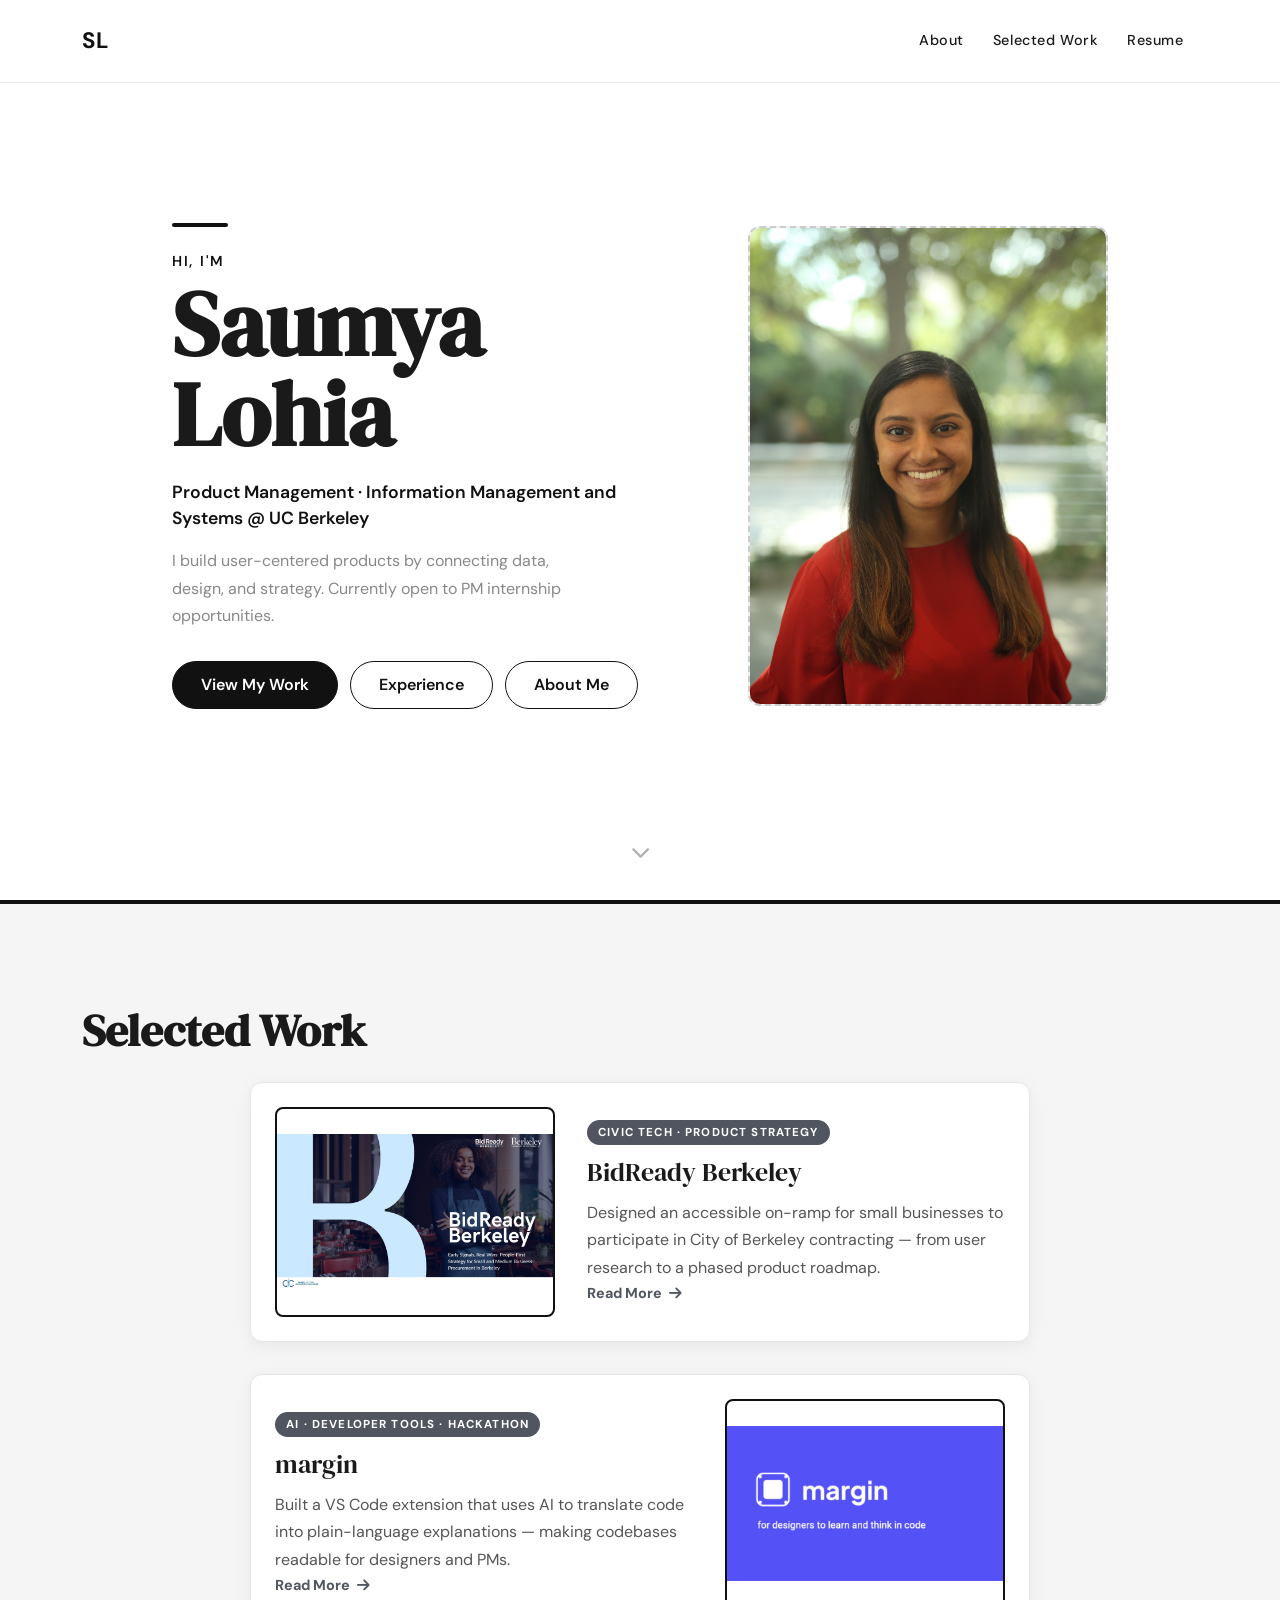
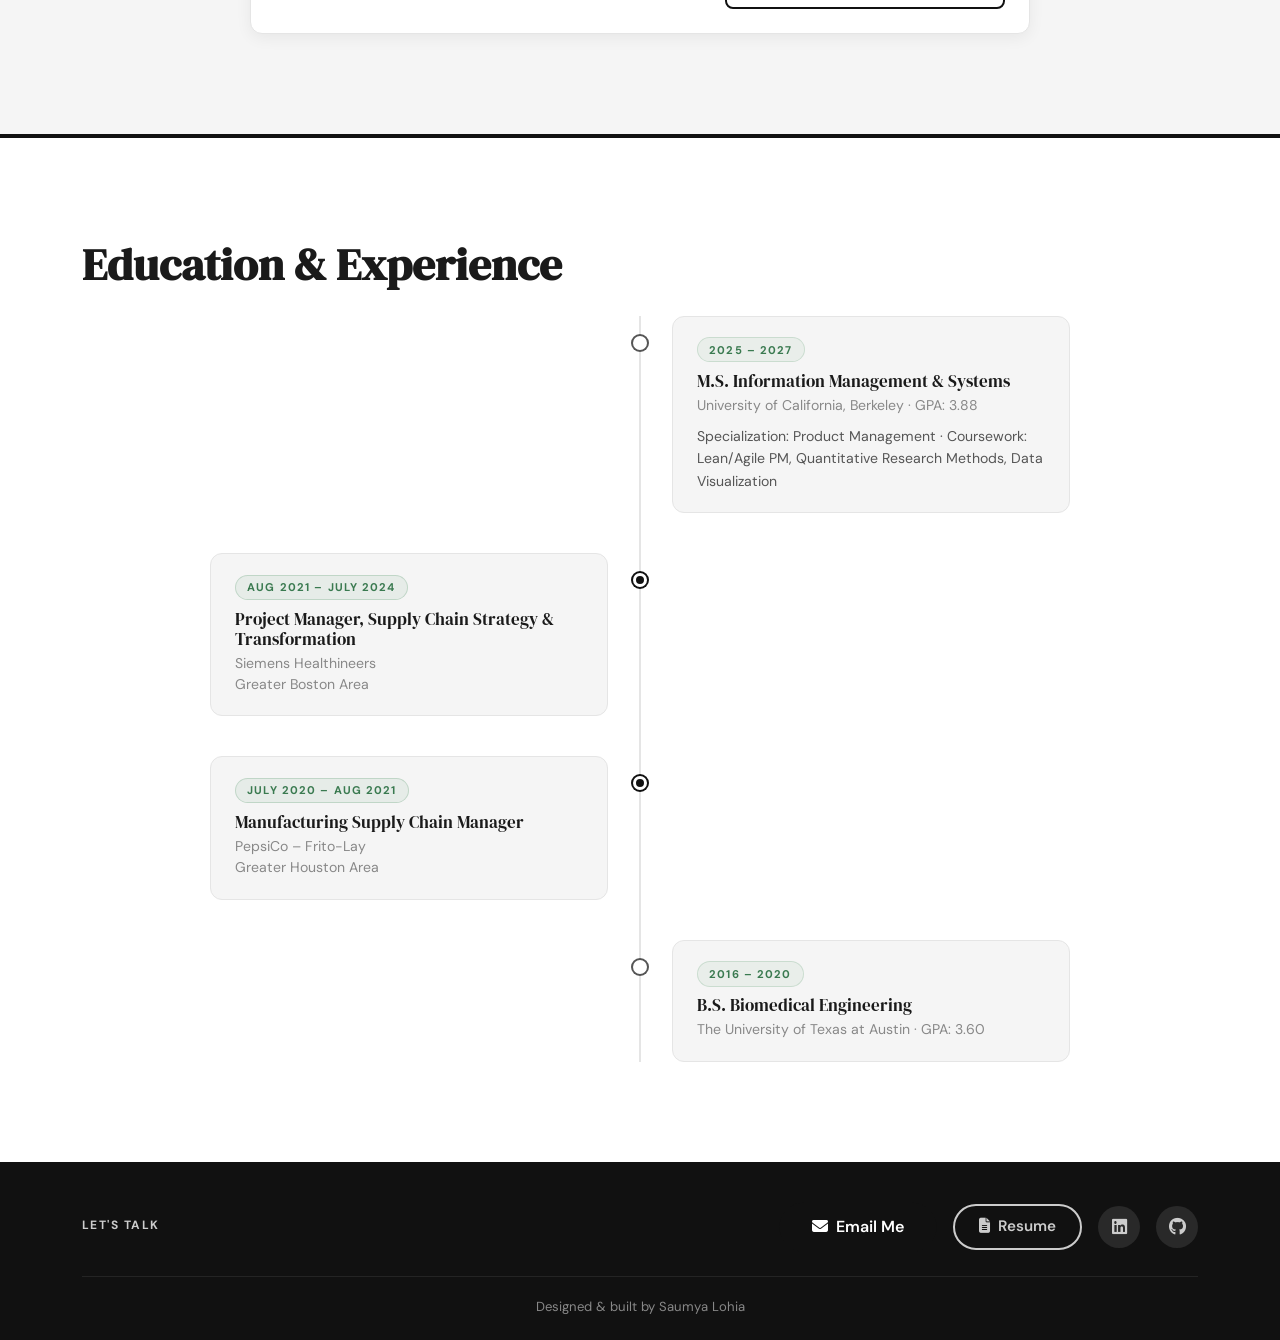
==== index.html @ 6613ef37 "Update footer" ====
<!DOCTYPE html>
<html lang="en">
<head>
  <meta charset="UTF-8" />
  <meta name="viewport" content="width=device-width, initial-scale=1.0" />
  <title>Saumya Lohia — Product Manager</title>
  <link rel="stylesheet" href="https://cdn.jsdelivr.net/npm/bootstrap@5.3.0/dist/css/bootstrap.min.css" />
  <link rel="stylesheet" href="https://cdnjs.cloudflare.com/ajax/libs/font-awesome/6.4.0/css/all.min.css" />
  <link rel="stylesheet" href="portfolio.css" />
</head>
<body>

  <!-- ─── Navigation ─────────────────────────────────────────── -->
  <nav class="navbar navbar-expand-lg fixed-top" id="mainNav">
    <div class="container">
      <a class="navbar-brand fw-bold" href="#hero">SL</a>
      <button class="navbar-toggler" type="button" data-bs-toggle="collapse" data-bs-target="#navMenu">
        <span class="navbar-toggler-icon"></span>
      </button>
      <div class="collapse navbar-collapse" id="navMenu">
        <ul class="navbar-nav ms-auto">
          <li class="nav-item"><a class="nav-link" href="about.html">About</a></li>
          <li class="nav-item"><a class="nav-link" href="#case-studies">Selected Work</a></li>
          <li class="nav-item"><a class="nav-link" href="https://drive.google.com/file/d/1GzHEar2Y93HeWIgP-y9a-6OvQQUbMp_D/view?usp=drive_link" target="_blank" rel="noopener">Resume</a></li>
        </ul>
      </div>
    </div>
  </nav>

  <!-- ─── Hero ───────────────────────────────────────────────── -->
  <section id="hero" class="hero-a">
    <div class="container hero-a-inner">
      <div class="hero-a-text">
        <div class="hero-a-accent-line"></div>
        <p class="hero-eyebrow">Hi, I'm</p>
        <h1 class="hero-a-name">Saumya<br>Lohia</h1>
        <p class="hero-a-subtitle">Product Management · Information Management and Systems @ UC Berkeley</p>
        <p class="hero-a-desc">I build user-centered products by connecting data, design, and strategy. Currently open to PM internship opportunities.</p>
        <div class="hero-cta">
          <a href="#case-studies" class="btn btn-primary">View My Work</a>
          <a href="#experience" class="btn btn-outline-primary">Experience</a>
          <a href="about.html" class="btn btn-outline-primary">About Me</a>
        </div>
      </div>
      <div class="hero-a-photo">
        <img src="photo.jpg" alt="Saumya Lohia" class="hero-a-photo-placeholder" style="object-fit: cover;" />
    </div>
    <div class="hero-scroll-hint"><a href="#case-studies"><i class="fas fa-chevron-down"></i></a></div>
  </section>

  <!-- ─── Case Studies ───────────────────────────────────────── -->
  <section id="case-studies" class="section-mid">
    <div class="container">
      <h2 class="section-title">Selected Work</h2>
      <div class="cs-stack mt-4">

        <div class="cs-stack-item">
          <div class="cs-stack-photo">
            <img src="BidReady Header.jpg" alt="BidReady Berkeley" class="cs-stack-photo-placeholder" />
          </div>
          <div class="cs-stack-text">
            <div class="case-tag">Civic Tech · Product Strategy</div>
            <h3 class="cs-stack-title">BidReady Berkeley</h3>
            <p>Designed an accessible on-ramp for small businesses to participate in City of Berkeley contracting — from user research to a phased product roadmap.</p>
            <a href="case-study-1.html" class="case-link">Read More <i class="fas fa-arrow-right ms-1"></i></a>
          </div>
        </div>

        <div class="cs-stack-item cs-stack-item-reverse">
          <div class="cs-stack-photo">
            <img src="margin-logo.jpg" alt="margin logo" class="cs-stack-photo-placeholder" />
          </div>
          <div class="cs-stack-text">
            <div class="case-tag">AI · Developer Tools · Hackathon</div>
            <h3 class="cs-stack-title">margin</h3>
            <p>Built a VS Code extension that uses AI to translate code into plain-language explanations — making codebases readable for designers and PMs.</p>
            <a href="case-study-2.html" class="case-link">Read More <i class="fas fa-arrow-right ms-1"></i></a>
          </div>
        </div>


      </div>
    </div>
  </section>

  <!-- ─── Experience Timeline ────────────────────────────────── -->
  <section id="experience" class="section-timeline">
    <div class="container">
      <h2 class="section-title">Education &amp; Experience</h2>
      <div class="timeline mt-4">

        <!-- UC Berkeley (education → right) -->
        <div class="timeline-row tl-edu">
          <div class="tl-left"></div>
          <div class="tl-right">
            <div class="timeline-card">
              <div class="timeline-tag timeline-tag-edu">2025 – 2027</div>
              <h4 class="timeline-role">M.S. Information Management &amp; Systems</h4>
              <p class="timeline-org">University of California, Berkeley · GPA: 3.88</p>
              <p class="timeline-detail">Specialization: Product Management · Coursework: Lean/Agile PM, Quantitative Research Methods, Data Visualization</p>
            </div>
          </div>
        </div>

        <!-- Siemens (work → left) -->
        <div class="timeline-row">
          <div class="tl-left">
            <div class="timeline-card">
              <div class="timeline-tag">Aug 2021 – July 2024</div>
              <h4 class="timeline-role">Project Manager, Supply Chain Strategy &amp; Transformation</h4>
              <p class="timeline-org">Siemens Healthineers</p>
              <p class="timeline-org">Greater Boston Area</p>
            </div>
          </div>
          <div class="tl-right"></div>
        </div>

        <!-- PepsiCo (work → left) -->
        <div class="timeline-row">
          <div class="tl-left">
            <div class="timeline-card">
              <div class="timeline-tag">July 2020 – Aug 2021</div>
              <h4 class="timeline-role">Manufacturing Supply Chain Manager</h4>
              <p class="timeline-org">PepsiCo – Frito-Lay</p>
              <p class="timeline-org">Greater Houston Area</p>
            </div>
          </div>
          <div class="tl-right"></div>
        </div>

        <!-- UT Austin (education → right) -->
        <div class="timeline-row tl-edu">
          <div class="tl-left"></div>
          <div class="tl-right">
            <div class="timeline-card">
              <div class="timeline-tag timeline-tag-edu">2016 – 2020</div>
              <h4 class="timeline-role">B.S. Biomedical Engineering</h4>
              <p class="timeline-org">The University of Texas at Austin · GPA: 3.60</p>
            </div>
          </div>
        </div>

      </div>
    </div>
  </section>

  <!-- ─── Footer / Contact ───────────────────────────────────── -->
  <footer id="contact">
    <div class="container">
      <div class="contact-slim-inner">
        <div>
          <p class="contact-slim-label">Let's Talk</p>
        </div>
        <div class="contact-slim-actions">
          <a href="mailto:saumya.lohia@berkeley.edu" class="btn btn-primary">
            <i class="fas fa-envelope me-2"></i>Email Me
          </a>
          <a href="https://drive.google.com/file/d/1GzHEar2Y93HeWIgP-y9a-6OvQQUbMp_D/view?usp=drive_link" target="_blank" rel="noopener" class="btn btn-outline-accent">
            <i class="fas fa-file-alt me-2"></i>Resume
          </a>
          <a href="https://www.linkedin.com/in/saumyalohia/" target="_blank" rel="noopener" class="contact-icon" title="LinkedIn"><i class="fab fa-linkedin"></i></a>
          <a href="https://github.com/slohia-19" target="_blank" rel="noopener" class="contact-icon" title="GitHub"><i class="fab fa-github"></i></a>
        </div>
      </div>
      <p class="footer-credit">Designed &amp; built by Saumya Lohia</p>
    </div>
  </footer>

  <script src="https://cdn.jsdelivr.net/npm/bootstrap@5.3.0/dist/js/bootstrap.bundle.min.js"></script>
  <script>
    // Shrink navbar on scroll
    window.addEventListener('scroll', () => {
      document.getElementById('mainNav').classList.toggle('scrolled', window.scrollY > 60);
    });

    // Smooth active nav highlighting
    const sections = document.querySelectorAll('section[id]');
    const navLinks = document.querySelectorAll('.nav-link');
    window.addEventListener('scroll', () => {
      let current = '';
      sections.forEach(s => {
        if (window.scrollY >= s.offsetTop - 80) current = s.id;
      });
      navLinks.forEach(a => {
        a.classList.toggle('active', a.getAttribute('href') === '#' + current);
      });
    });
  </script>
</body>
</html>
---- portfolio.css ----
@import url('https://fonts.googleapis.com/css2?family=DM+Serif+Display:ital@0;1&family=DM+Sans:ital,opsz,wght@0,9..40,300;0,9..40,400;0,9..40,500;0,9..40,600;1,9..40,400&display=swap');

/* ── Variables ─────────────────────────────────────────────── */
:root {
  --accent:     #111111;
  --accent-dark:#000000;
  --dark:       #111111;
  --dark-card:  #1f1f1f;
  --light:      #f5f5f5;
  --light-card: #ffffff;
  --text-dark:  #eeeeee;
  --text-light: #1a1a1a;
  --muted:      #888888;
  --radius:     12px;
  --transition: 0.3s ease;
}

/* ── Reset / Base ──────────────────────────────────────────── */
*, *::before, *::after { box-sizing: border-box; margin: 0; padding: 0; }
html { scroll-behavior: smooth; }
body { font-family: 'DM Sans', sans-serif; color: var(--text-light); background: var(--light); }
h1, h2, h3, h4, h5, h6 { font-family: 'DM Serif Display', serif; font-weight: 400; }
a { color: inherit; text-decoration: none; }

/* ── Navbar ────────────────────────────────────────────────── */
#mainNav {
  background: rgba(255,255,255,0.9);
  padding: 1.2rem 0;
  backdrop-filter: blur(10px);
  border-bottom: 1px solid rgba(0,0,0,0.08);
  transition: background var(--transition), padding var(--transition), box-shadow var(--transition);
}
#mainNav.scrolled {
  background: rgba(255,255,255,0.97);
  padding: 0.6rem 0;
  box-shadow: 0 2px 16px rgba(0,0,0,0.08);
}
#mainNav .navbar-brand { font-size: 1.4rem; color: var(--accent); letter-spacing: 0.05em; }
#mainNav .nav-link {
  color: var(--text-light) !important;
  font-size: 0.9rem;
  font-weight: 500;
  letter-spacing: 0.04em;
  padding: 0.4rem 0.9rem !important;
  border-radius: 6px;
  transition: color var(--transition), background var(--transition);
}
#mainNav .nav-link:hover,
#mainNav .nav-link.active {
  color: var(--accent) !important;
  background: rgba(0,0,0,0.06);
}

/* ── Hero shared ───────────────────────────────────────────── */
.hero-eyebrow {
  font-size: 0.9rem;
  color: var(--accent);
  font-weight: 600;
  letter-spacing: 0.12em;
  text-transform: uppercase;
  margin-bottom: 0.5rem;
}
.hero-cta {
  display: flex;
  flex-wrap: wrap;
  gap: 0.75rem;
  align-items: center;
}
.hero-cta .btn-primary {
  background: var(--accent);
  border-color: var(--accent);
  padding: 0.7rem 1.75rem;
  font-weight: 600;
  border-radius: 50px;
  transition: transform var(--transition), box-shadow var(--transition);
}
.hero-cta .btn-primary:hover {
  transform: translateY(-2px);
  box-shadow: 0 8px 30px rgba(0,0,0,0.25);
}
.hero-cta .btn-outline-primary {
  padding: 0.7rem 1.75rem;
}
.hero-scroll-hint {
  position: absolute;
  bottom: 2rem;
  left: 50%;
  transform: translateX(-50%);
  animation: bounce 2s infinite;
}
.hero-scroll-hint a { color: rgba(0,0,0,0.3); font-size: 1.2rem; transition: color var(--transition); }
.hero-scroll-hint a:hover { color: var(--accent); }
@keyframes bounce {
  0%, 100% { transform: translateX(-50%) translateY(0); }
  50%       { transform: translateX(-50%) translateY(8px); }
}

/* ── Hero ──────────────────────────────────────────────────── */
.hero-a {
  min-height: 100vh;
  display: flex;
  align-items: center;
  position: relative;
  background: #fff;
  overflow: hidden;
}
.hero-a-inner {
  display: flex;
  align-items: center;
  gap: 4rem;
  padding-top: 5rem;
  padding-bottom: 3rem;
  justify-content: center;
  max-width: 960px;
  margin: 0 auto;
}
.hero-a-text {
  flex: 1;
}
.hero-a-accent-line {
  width: 56px;
  height: 4px;
  background: var(--accent);
  border-radius: 2px;
  margin-bottom: 1.5rem;
}
.hero-a-name {
  font-size: clamp(3rem, 7vw, 6rem);
  font-weight: 800;
  color: var(--text-light);
  line-height: 1;
  margin-bottom: 1.2rem;
}
.hero-a-subtitle {
  font-size: 1.1rem;
  color: var(--accent);
  font-weight: 600;
  margin-bottom: 1rem;
}
.hero-a-desc {
  font-size: 1rem;
  color: var(--muted);
  max-width: 420px;
  line-height: 1.7;
  margin-bottom: 2rem;
}
.hero-a-photo {
  flex: 0 0 360px;
  width: 360px;
}
.hero-a-photo-placeholder {
  width: 100%;
  aspect-ratio: 3 / 4;
  border-radius: var(--radius);
  background: #f0f0f0;
  border: 2px dashed #cccccc;
  display: flex;
  flex-direction: column;
  align-items: center;
  justify-content: center;
  color: #aaaaaa;
  gap: 0.75rem;
  font-size: 0.88rem;
}
@media (max-width: 900px) {
  .hero-a-inner { flex-direction: column-reverse; gap: 2rem; }
  .hero-a-photo { flex: 0 0 auto; width: 200px; }
}

/* ── Section Shared ────────────────────────────────────────── */
.section-light  { background: var(--light);     color: var(--text-light); padding: 100px 0; }
.section-mid    { background: #f5f5f5; color: var(--text-light); padding: 100px 0; border-top: 4px solid #111111; }
.section-mid .section-label { color: #111111; }
.section-mid .section-title { color: var(--text-light); }
.section-mid .section-desc  { color: #555555; }
.section-dark   { background: var(--dark);       color: var(--text-dark);  padding: 100px 0; }
.section-contact{ background: var(--dark-card);  color: var(--text-dark);  padding: 100px 0; }

.section-label {
  display: inline-block;
  font-size: 0.78rem;
  font-weight: 700;
  letter-spacing: 0.15em;
  text-transform: uppercase;
  color: var(--accent);
  margin-bottom: 0.6rem;
}
.section-title {
  font-size: clamp(1.8rem, 4vw, 2.8rem);
  font-weight: 800;
  margin-bottom: 1rem;
  line-height: 1.2;
}
.section-desc {
  font-size: 1.05rem;
  color: var(--muted);
  max-width: 540px;
  line-height: 1.7;
}

/* ── About ─────────────────────────────────────────────────── */
.avatar-placeholder {
  width: 100%;
  aspect-ratio: 3 / 4;
  border-radius: var(--radius);
  background: #f0f0f0;
  display: flex;
  flex-direction: column;
  align-items: center;
  justify-content: center;
  color: #aaaaaa;
  border: none;
}
.about-facts .fact {
  text-align: center;
  padding: 1rem;
}
.fact-number {
  font-size: 2.2rem;
  font-weight: 800;
  color: var(--accent);
}
.fact-label {
  font-size: 0.85rem;
  color: var(--muted);
  font-weight: 500;
}
.btn-outline-primary {
  border-color: var(--accent);
  color: var(--accent);
  border-radius: 50px;
  font-weight: 600;
  padding: 0.6rem 1.8rem;
  transition: background var(--transition), color var(--transition), transform var(--transition);
}
.btn-outline-primary:hover {
  background: var(--accent);
  color: #fff;
  transform: translateY(-2px);
}


/* ── Case Study Cards ──────────────────────────────────────── */
.case-card {
  background: #1a1a1a;
  border-radius: var(--radius);
  padding: 2rem;
  height: 100%;
  border: 1px solid rgba(255,255,255,0.1);
  display: flex;
  flex-direction: column;
  transition: transform var(--transition), box-shadow var(--transition), border-color var(--transition);
}
.case-card:hover {
  transform: translateY(-6px);
  box-shadow: 0 20px 50px rgba(0,0,0,0.2);
  border-color: rgba(255,255,255,0.25);
}
.case-tag {
  display: inline-block;
  font-size: 0.72rem;
  font-weight: 700;
  letter-spacing: 0.1em;
  text-transform: uppercase;
  color: #fff;
  background: #505560;
  padding: 0.22rem 0.7rem;
  border-radius: 50px;
  margin-bottom: 0.75rem;
}
.case-card h4 { font-size: 1.15rem; font-weight: 700; color: var(--text-light); margin-bottom: 0.75rem; }
.case-card p  { font-size: 0.92rem; color: #555555; line-height: 1.7; flex: 1; }
.case-metrics {
  display: flex;
  gap: 1.2rem;
  margin: 1.2rem 0 1rem;
  padding: 0.8rem 1rem;
  background: rgba(122,171,138,0.12);
  border-radius: 8px;
  font-size: 0.88rem;
  color: #555555;
}
.case-metrics strong { color: #3a7a50; }
.case-link {
  font-weight: 700;
  font-size: 0.9rem;
  color: #505560;
  transition: color var(--transition);
}
.case-link:hover { color: #303540; }

/* ── Case Studies stacked layout ──────────────────────────── */
.cs-stack { display: flex; flex-direction: column; gap: 2rem; align-items: center; }
.cs-stack-item {
  display: grid;
  grid-template-columns: 280px 1fr;
  gap: 2rem;
  align-items: center;
  background: #fff;
  border-radius: var(--radius);
  padding: 1.5rem;
  border: 1px solid #e5e5e5;
  width: 100%;
  max-width: 780px;
  box-shadow: 0 4px 16px rgba(0,0,0,0.06);
  transition: transform 0.2s ease, box-shadow 0.2s ease;
}
.cs-stack-item:hover {
  transform: translateY(-6px);
  box-shadow: 0 12px 32px rgba(0,0,0,0.12);
}
.cs-stack-item-reverse { direction: rtl; }
.cs-stack-item-reverse > * { direction: ltr; }
.cs-stack-photo-placeholder {
  width: 100%;
  aspect-ratio: 4 / 3;
  border-radius: 8px;
  background: #f0f0f0;
  border: 2px dashed #cccccc;
  display: flex;
  flex-direction: column;
  align-items: center;
  justify-content: center;
  color: #aaaaaa;
  gap: 0.5rem;
  font-size: 0.85rem;
}
img.cs-stack-photo-placeholder {
  display: block;
  object-fit: contain;
  background: #fff;
  border: 2px solid #111111;
}
.cs-stack-title {
  font-size: 1.6rem;
  color: var(--text-light);
  margin-bottom: 0.75rem;
}
.cs-stack-text p { color: #555555; line-height: 1.7; margin-bottom: 0; }
@media (max-width: 768px) {
  .cs-stack-item { grid-template-columns: 1fr; direction: ltr; }
  .cs-stack-item-reverse { direction: ltr; }
}

/* ── Skill Cards ───────────────────────────────────────────── */
.skill-card {
  background: var(--dark-card);
  border-radius: var(--radius);
  padding: 2rem 1.5rem;
  text-align: center;
  border: 1px solid rgba(255,255,255,0.1);
  transition: border-color var(--transition), transform var(--transition);
}
.skill-card:hover {
  border-color: rgba(255,255,255,0.3);
  transform: translateY(-4px);
}
.skill-icon {
  font-size: 2rem;
  color: #cccccc;
  margin-bottom: 1rem;
}
.skill-card h5 { font-size: 1rem; font-weight: 700; color: #fff; margin-bottom: 0.6rem; }
.skill-card p  { font-size: 0.85rem; color: #999999; line-height: 1.6; margin: 0; }

/* ── Photo placeholder ─────────────────────────────────────── */
.photo-placeholder {
  width: 100%;
  aspect-ratio: 4 / 3;
  border-radius: var(--radius);
  background: #f0f0f0;
  border: 2px dashed #cccccc;
  display: flex;
  flex-direction: column;
  align-items: center;
  justify-content: center;
  color: #aaaaaa;
  gap: 0.75rem;
  font-size: 0.88rem;
}

.photo-placeholder-sm {
  aspect-ratio: 3 / 4;
}

/* ── Scroll fade-up animation ──────────────────────────────── */
.fade-up {
  opacity: 0;
  transform: translateY(28px);
  transition: opacity 0.6s ease, transform 0.6s ease;
}
.fade-up.visible {
  opacity: 1;
  transform: translateY(0);
}

/* ── About divider ─────────────────────────────────────────── */
.about-divider {
  border-color: rgba(0,0,0,0.1);
  margin: 4rem 0 3rem;
}

/* ── Education ─────────────────────────────────────────────── */
.edu-card {
  display: flex;
  gap: 1.2rem;
  align-items: flex-start;
  background: #fff;
  border-radius: var(--radius);
  padding: 1.8rem;
  border: 1px solid #e5e5e5;
  height: 100%;
  transition: transform var(--transition), box-shadow var(--transition);
}
.edu-card:hover { transform: translateY(-4px); box-shadow: 0 12px 40px rgba(0,0,0,0.08); }
.edu-icon {
  width: 48px; height: 48px;
  min-width: 48px;
  border-radius: 10px;
  background: rgba(0,0,0,0.06);
  display: flex; align-items: center; justify-content: center;
  color: var(--accent);
  font-size: 1.3rem;
}
.edu-card h5    { font-size: 1rem; font-weight: 700; color: var(--text-light); margin-bottom: 0.3rem; }
.edu-school     { color: var(--accent); font-weight: 600; font-size: 0.9rem; margin-bottom: 0.2rem; }
.edu-date       { font-size: 0.8rem; color: var(--muted); margin-bottom: 0.5rem; }
.edu-detail     { font-size: 0.85rem; color: #555555; line-height: 1.6; margin: 0; }

/* ── Contact (slim) ────────────────────────────────────────── */
.section-contact-slim {
  background: var(--dark);
  padding: 2.5rem 0;
}
.contact-slim-inner {
  display: flex;
  align-items: center;
  justify-content: space-between;
  flex-wrap: wrap;
  gap: 1.5rem;
}
.contact-slim-label {
  font-size: 0.75rem;
  font-weight: 700;
  letter-spacing: 0.12em;
  text-transform: uppercase;
  color: #cccccc;
  margin-bottom: 0.25rem;
}
.contact-slim-text {
  font-size: 1rem;
  color: var(--text-dark);
  margin: 0;
}
.contact-slim-actions {
  display: flex;
  align-items: center;
  gap: 1rem;
}
.btn-outline-accent {
  border: 2px solid #cccccc;
  color: #cccccc;
  border-radius: 50px;
  font-weight: 600;
  padding: 0.6rem 1.5rem;
  font-size: 0.95rem;
  transition: background var(--transition), color var(--transition), transform var(--transition);
}
.btn-outline-accent:hover {
  background: #cccccc;
  color: var(--dark);
  transform: translateY(-2px);
}
.contact-icon {
  width: 42px; height: 42px;
  border-radius: 50%;
  background: rgba(255,255,255,0.1);
  display: flex; align-items: center; justify-content: center;
  font-size: 1.1rem;
  color: #cccccc;
  transition: background var(--transition), color var(--transition), transform var(--transition);
}
.contact-icon:hover {
  background: #fff;
  color: var(--dark);
  transform: translateY(-2px);
}

/* ── Contact (full — kept for other pages) ─────────────────── */
.btn-primary {
  background: var(--accent);
  border-color: var(--accent);
  padding: 0.75rem 2rem;
  font-weight: 600;
  border-radius: 50px;
  transition: transform var(--transition), box-shadow var(--transition);
}
.btn-primary:hover {
  background: var(--accent-dark);
  border-color: var(--accent-dark);
  transform: translateY(-2px);
  box-shadow: 0 8px 30px rgba(0,0,0,0.25);
}
.social-links { display: flex; justify-content: center; gap: 1.5rem; }
.social-links a {
  width: 52px; height: 52px;
  border-radius: 50%;
  background: rgba(255,255,255,0.1);
  display: flex; align-items: center; justify-content: center;
  font-size: 1.3rem;
  color: #cccccc;
  transition: background var(--transition), transform var(--transition);
}
.social-links a:hover {
  background: #fff;
  color: var(--dark);
  transform: translateY(-3px);
}

/* ── Experience Timeline ───────────────────────────────────── */
.section-timeline {
  background: #fff;
  padding: 100px 0;
  border-top: 4px solid #111111;
}
.section-timeline .section-title { color: var(--text-light); }

.timeline {
  position: relative;
  max-width: 860px;
  margin: 0 auto;
}
/* Vertical line through the center */
.timeline::before {
  content: '';
  position: absolute;
  top: 0;
  bottom: 0;
  left: 50%;
  margin-left: -1px;
  width: 2px;
  background: #e5e5e5;
  z-index: 0;
}

/* Each row */
.timeline-row {
  display: flex;
  align-items: flex-start;
  padding-bottom: 2.5rem;
  position: relative;
}
.timeline-row:last-child { padding-bottom: 0; }

/* Left and right columns — each exactly 50% */
.tl-left,
.tl-right {
  flex: 0 0 50%;
  min-width: 0;
}
.tl-left  { padding-right: 2rem; text-align: right; }
.tl-right { padding-left:  2rem; }

/* Dot — absolutely positioned on the center line */
.timeline-row::before {
  content: '';
  position: absolute;
  left: calc(50% - 7px);
  top: 1.25rem;
  width: 14px;
  height: 14px;
  border-radius: 50%;
  background: #111111;
  border: 3px solid #fff;
  box-shadow: 0 0 0 2px #111111;
  z-index: 1;
}
.tl-edu::before {
  background: #fff;
  box-shadow: 0 0 0 2px #555555;
}

.timeline-card {
  background: #f5f5f5;
  border: 1px solid #e5e5e5;
  border-radius: 12px;
  padding: 1.25rem 1.5rem;
  text-align: left;
}
.timeline-tag {
  display: inline-block;
  font-size: 0.7rem;
  font-weight: 700;
  letter-spacing: 0.1em;
  text-transform: uppercase;
  color: #3a7a50;
  background: rgba(122,171,138,0.12);
  border: 1px solid rgba(122,171,138,0.35);
  padding: 0.2rem 0.7rem;
  border-radius: 50px;
  margin-bottom: 0.6rem;
}
.timeline-tag-edu {
  color: #3a7a50;
  background: rgba(122,171,138,0.09);
  border-color: rgba(122,171,138,0.28);
}
.timeline-role {
  font-size: 1.05rem;
  color: var(--text-light);
  margin-bottom: 0.2rem;
}
.timeline-org {
  font-size: 0.88rem;
  color: #888888;
  margin-bottom: 0;
}
.timeline-detail {
  font-size: 0.88rem;
  color: #555555;
  margin: 0.5rem 0 0;
  line-height: 1.6;
}

@media (max-width: 768px) {
  .timeline::before { left: 7px; margin-left: 0; }
  .timeline-row { display: block; padding-left: 2rem; }
  .timeline-row::before { left: 0; }
  .tl-left, .tl-right { flex: none; width: 100%; padding: 0; text-align: left; }
  .tl-left:empty, .tl-right:empty { display: none; }
}

/* ── Footer ────────────────────────────────────────────────── */
footer {
  background: var(--dark);
  padding: 2.5rem 0 1.5rem;
  font-size: 0.85rem;
  color: var(--muted);
}
footer a { color: #cccccc; }
.footer-credit {
  text-align: center;
  margin: 1.5rem 0 0;
  padding-top: 1.25rem;
  border-top: 1px solid rgba(255,255,255,0.08);
  font-size: 0.82rem;
  color: var(--muted);
}

/* ── Responsive ────────────────────────────────────────────── */
@media (max-width: 768px) {
  .section-light, .section-dark, .section-contact { padding: 70px 0; }
}
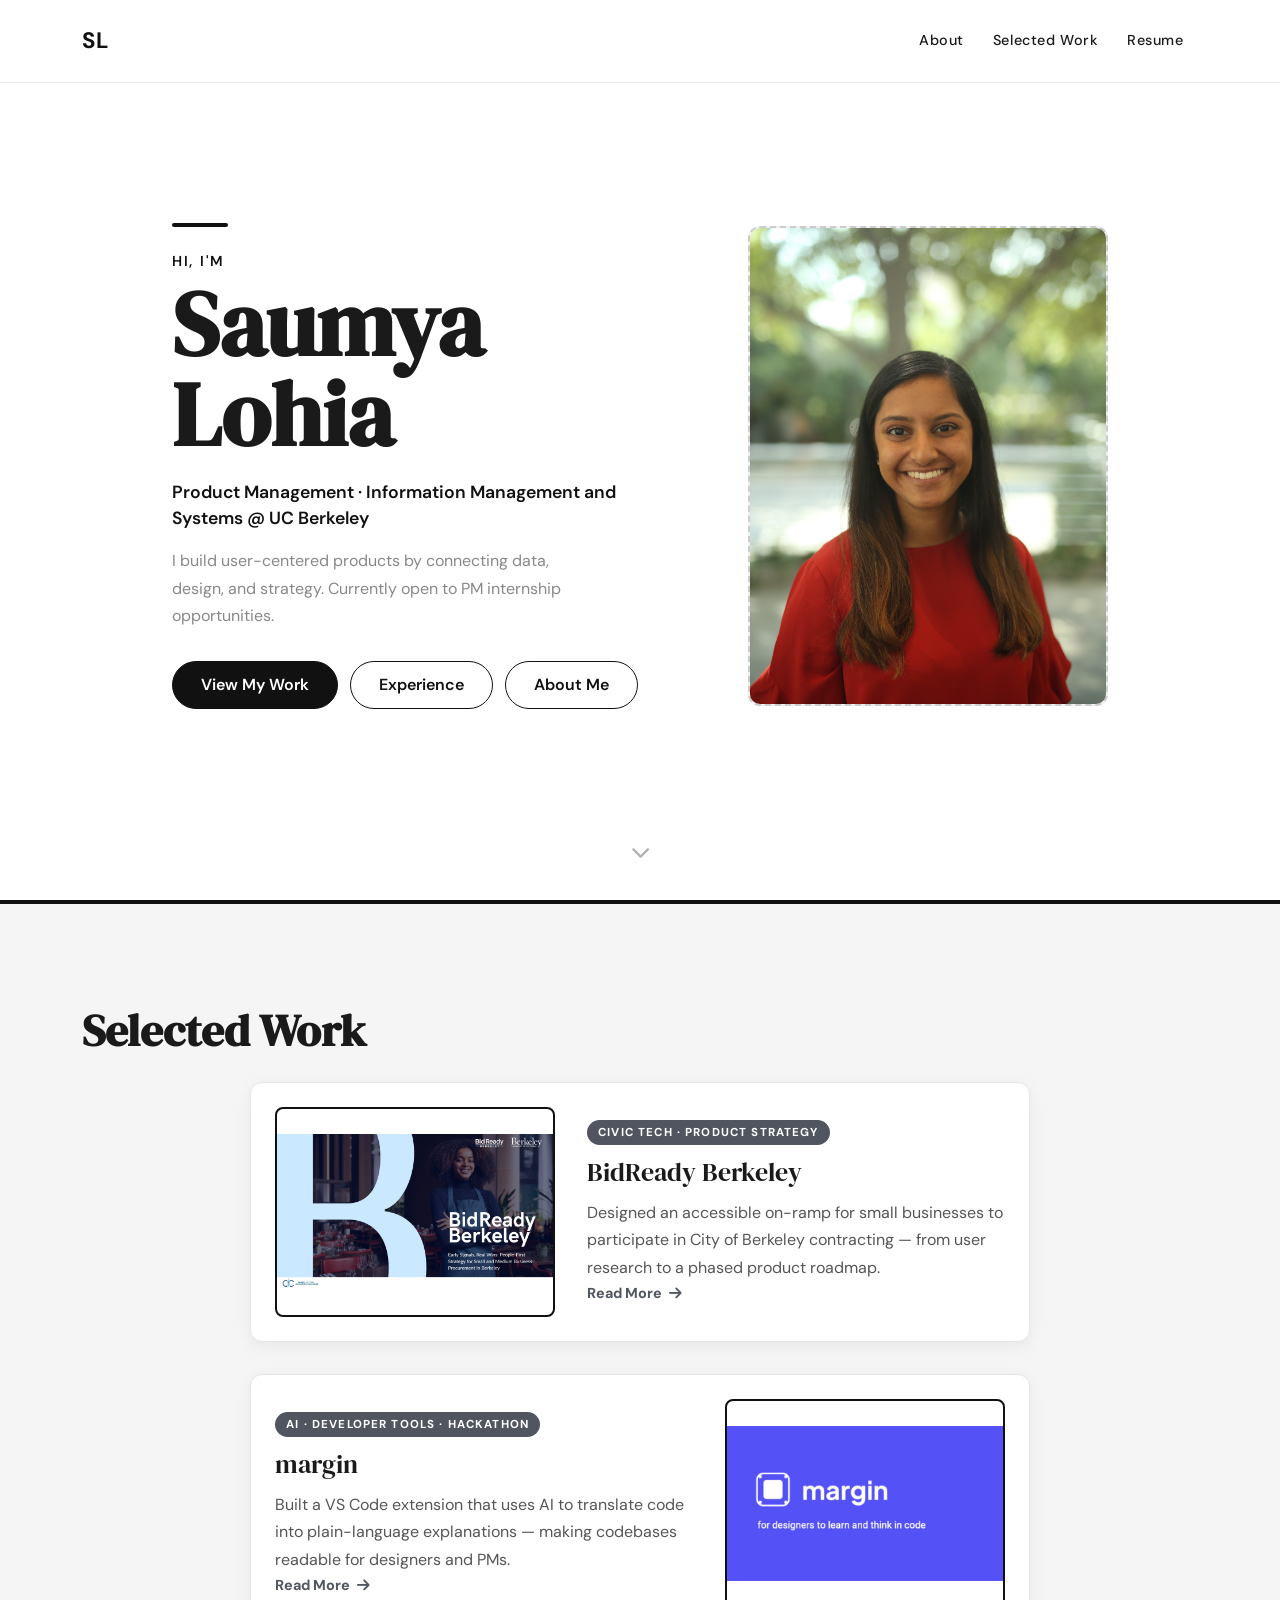
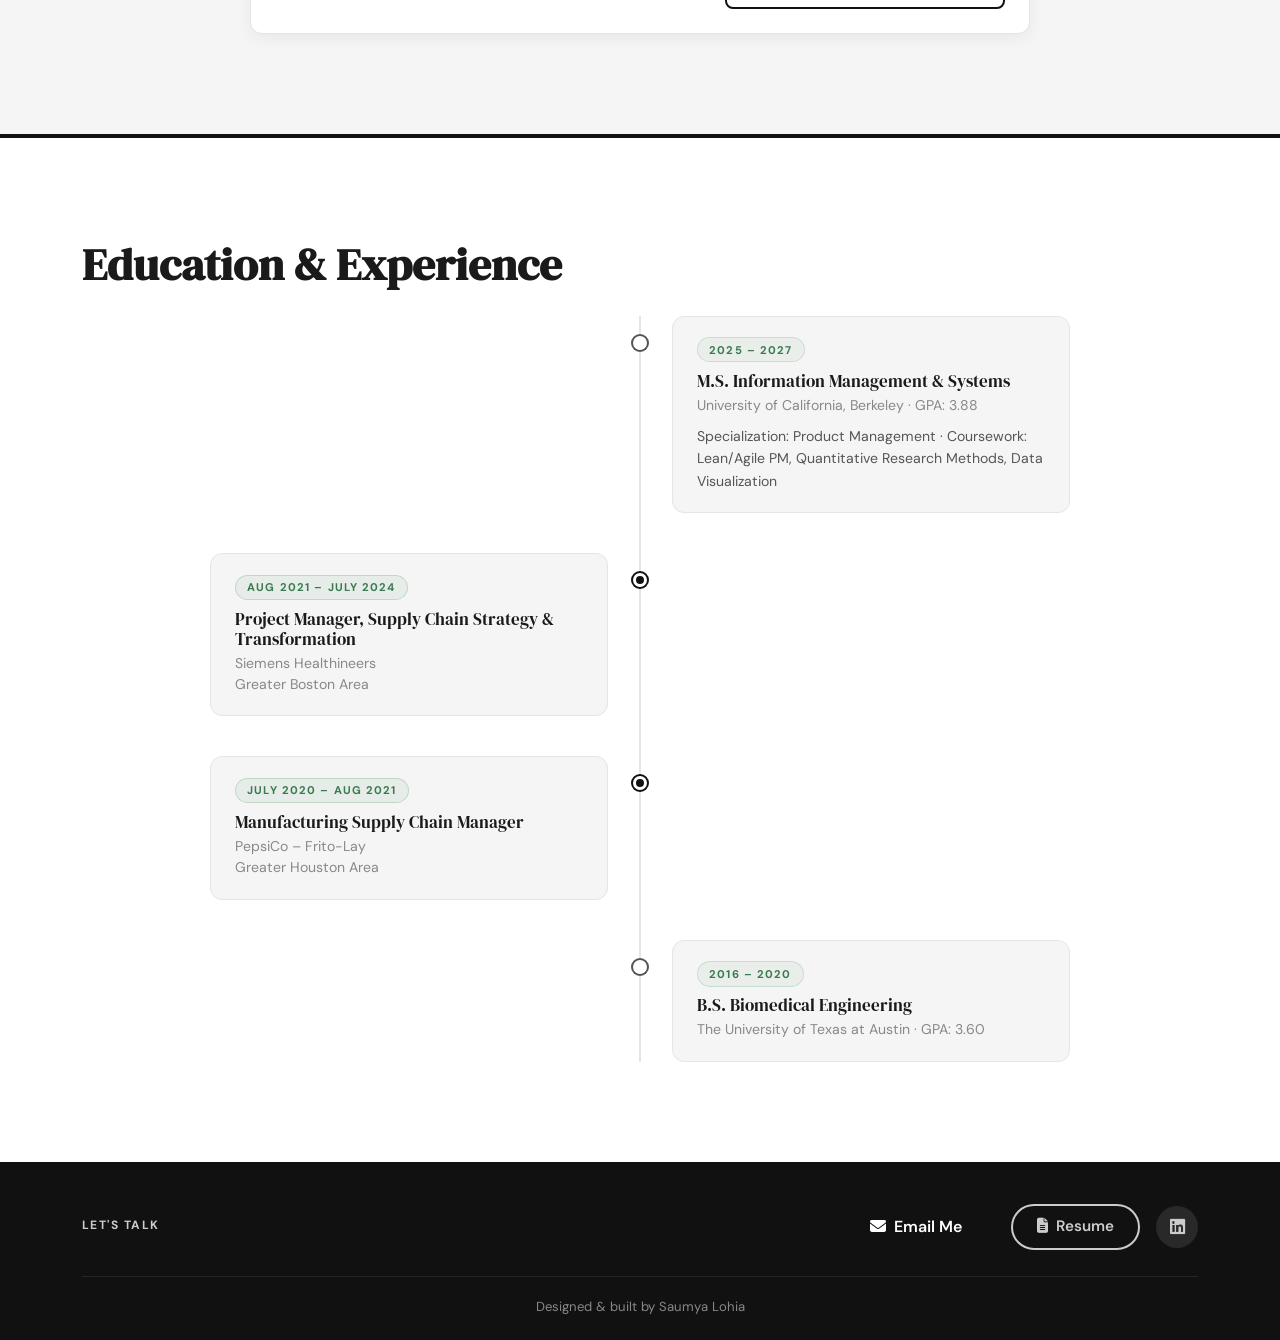
==== commit 2f41f41f: "Remove GitHub link from footers" ====
--- a/index.html
+++ b/index.html
@@ -159,7 +159,7 @@
             <i class="fas fa-file-alt me-2"></i>Resume
           </a>
           <a href="https://www.linkedin.com/in/saumyalohia/" target="_blank" rel="noopener" class="contact-icon" title="LinkedIn"><i class="fab fa-linkedin"></i></a>
-          <a href="https://github.com/slohia-19" target="_blank" rel="noopener" class="contact-icon" title="GitHub"><i class="fab fa-github"></i></a>
+          
         </div>
       </div>
       <p class="footer-credit">Designed &amp; built by Saumya Lohia</p>
--- a/portfolio.css
+++ b/portfolio.css
@@ -438,6 +438,7 @@
   justify-content: space-between;
   flex-wrap: wrap;
   gap: 1.5rem;
+  width: 100%;
 }
 .contact-slim-label {
   font-size: 0.75rem;
@@ -636,6 +637,12 @@
   padding: 2.5rem 0 1.5rem;
   font-size: 0.85rem;
   color: var(--muted);
+  display: block;
+  width: 100%;
+}
+footer > .container {
+  display: block;
+  width: 100%;
 }
 footer a { color: #cccccc; }
 .footer-credit {
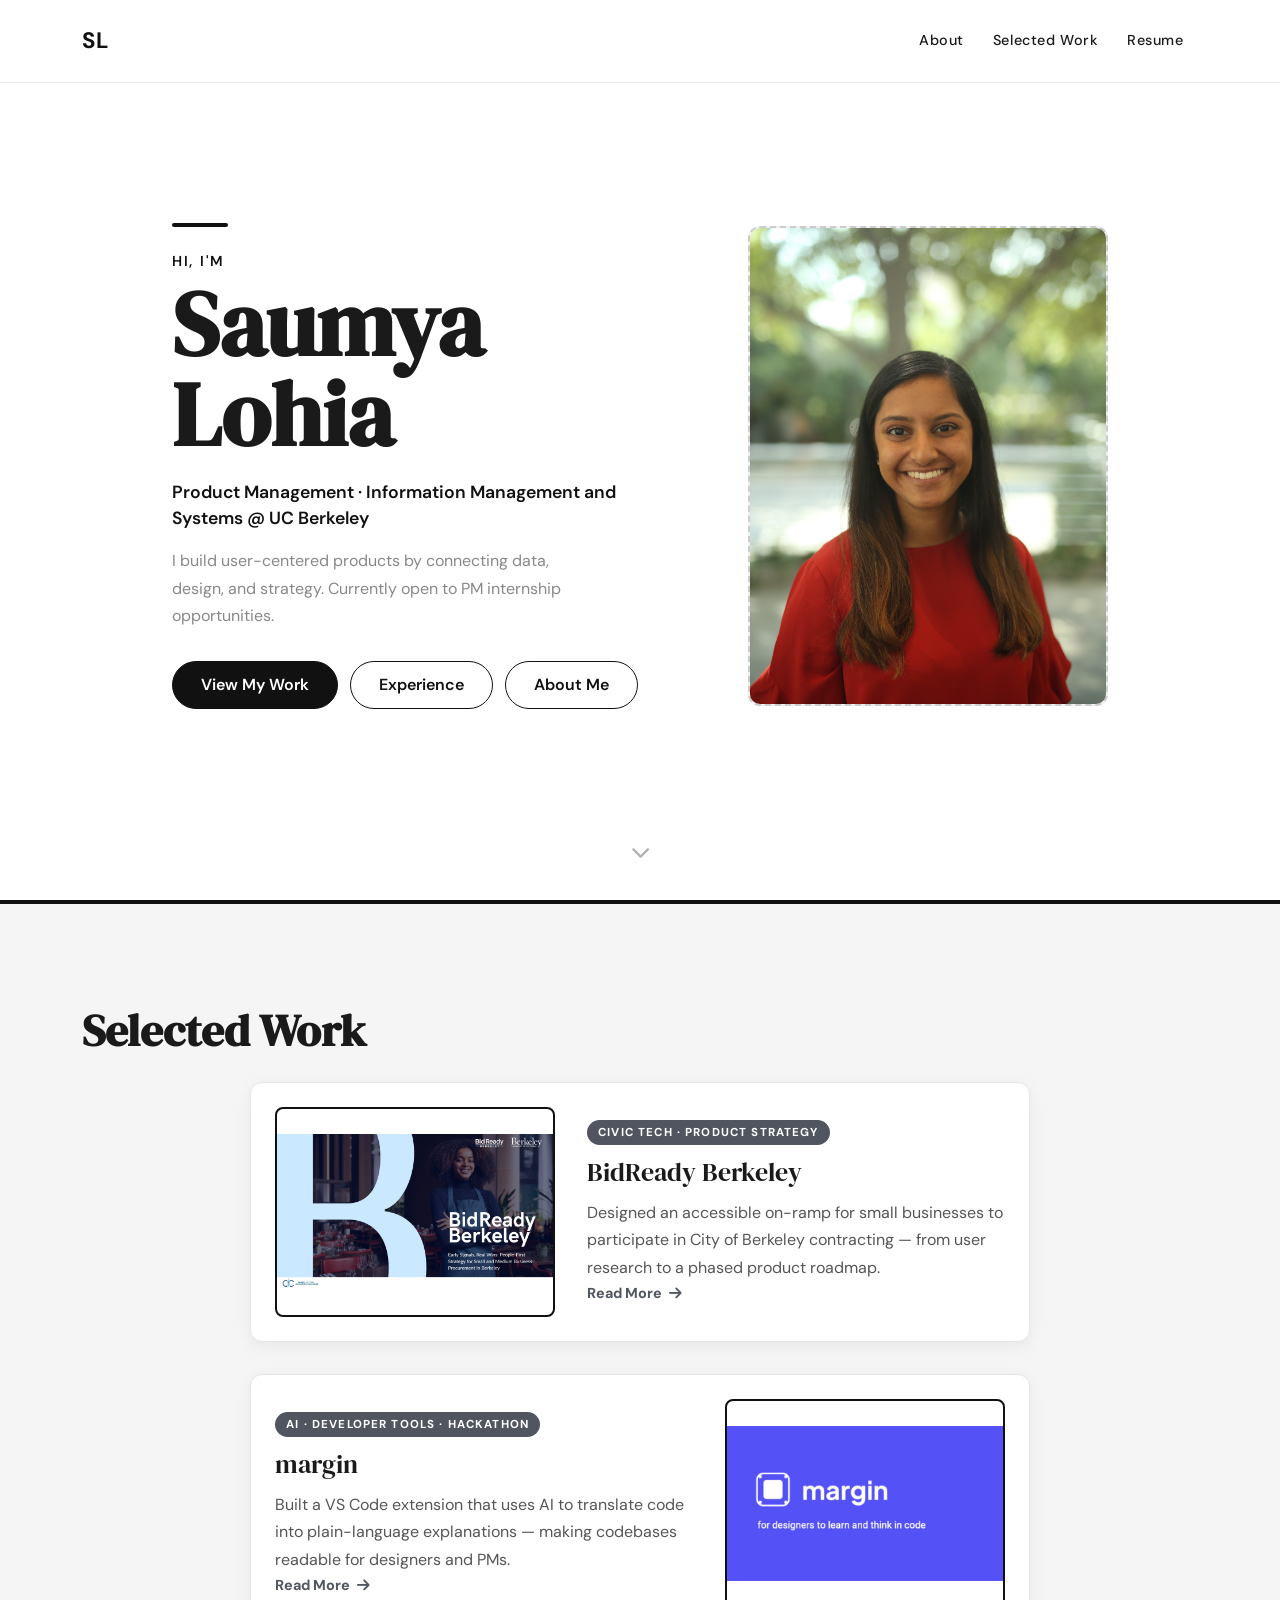
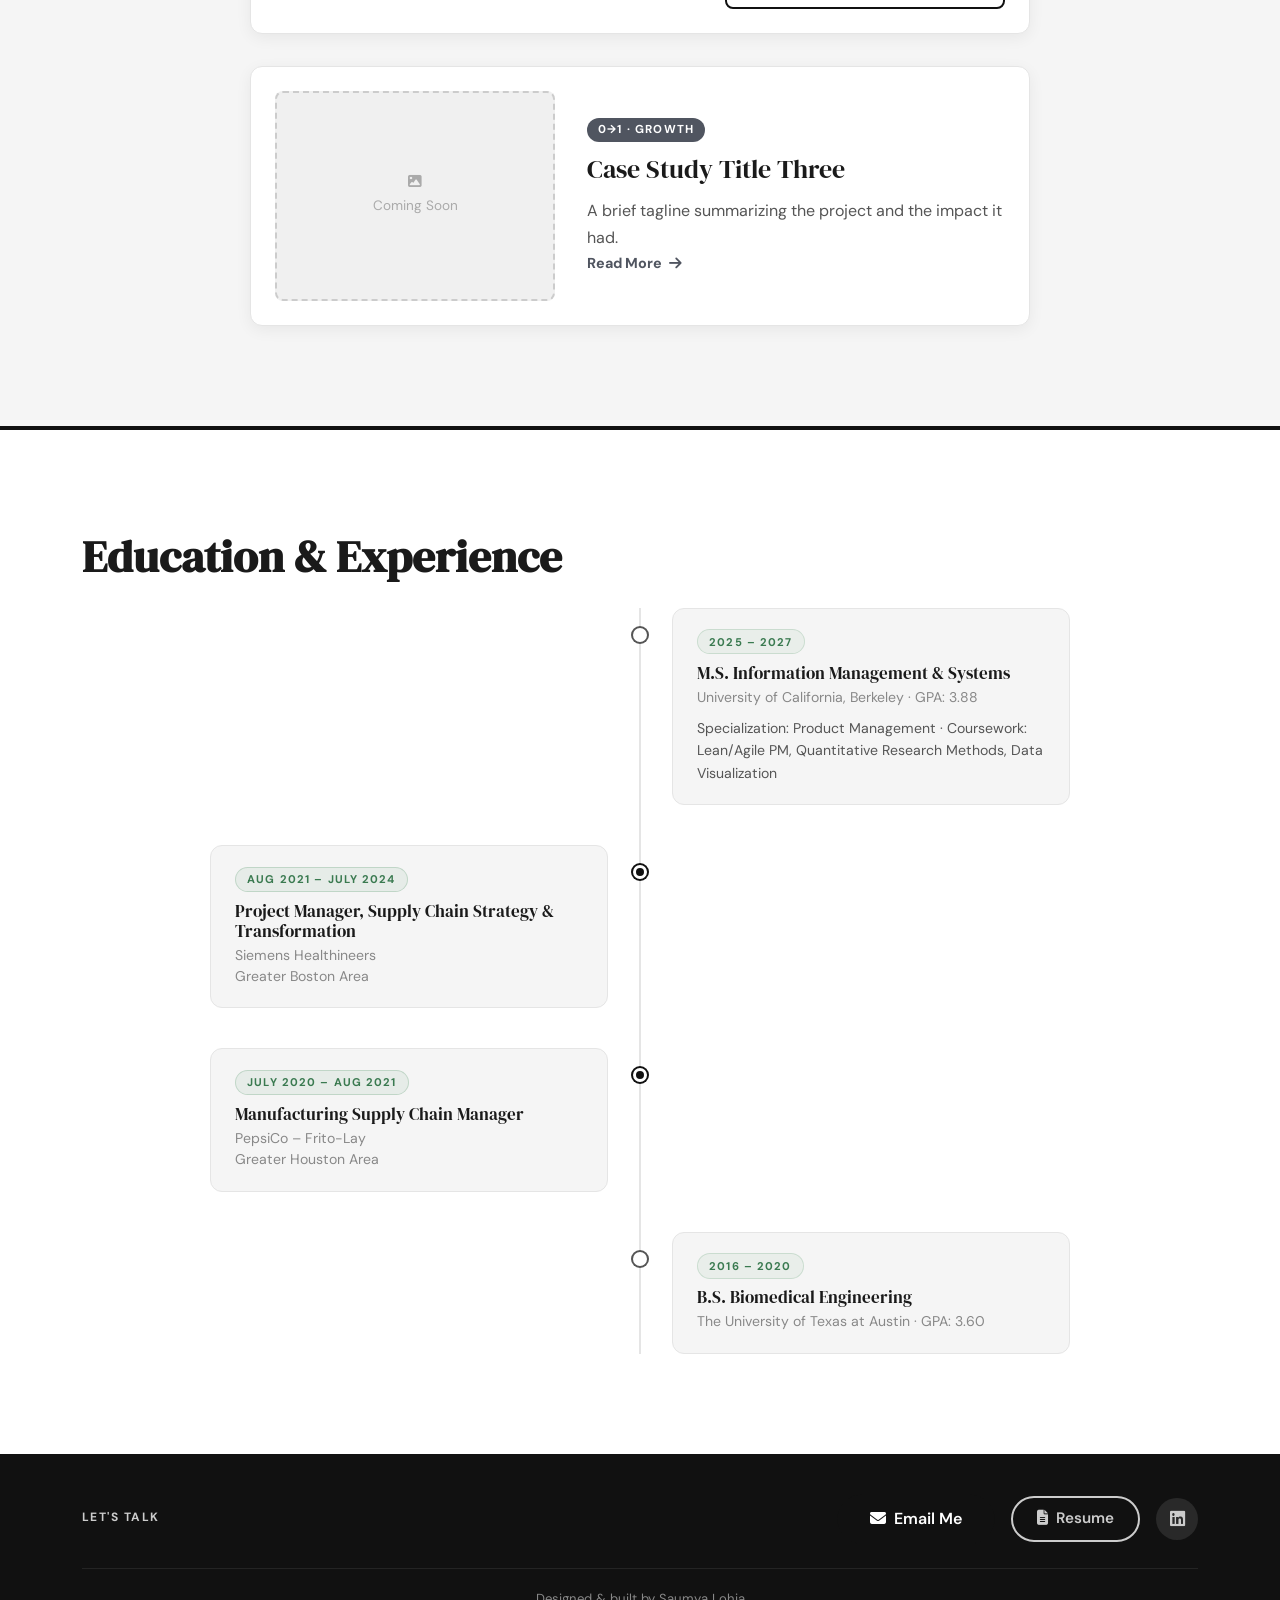
==== commit dc683b71: "add case study 3" ====
--- a/index.html
+++ b/index.html
@@ -78,6 +78,20 @@
           </div>
         </div>
 
+        <div class="cs-stack-item">
+          <div class="cs-stack-photo">
+            <div class="cs-stack-photo-placeholder">
+              <i class="fas fa-image"></i>
+              <span>Coming Soon</span>
+            </div>
+          </div>
+          <div class="cs-stack-text">
+            <div class="case-tag">0→1 · Growth</div>
+            <h3 class="cs-stack-title">Case Study Title Three</h3>
+            <p>A brief tagline summarizing the project and the impact it had.</p>
+            <a href="case-study-3.html" class="case-link">Read More <i class="fas fa-arrow-right ms-1"></i></a>
+          </div>
+        </div>
 
       </div>
     </div>
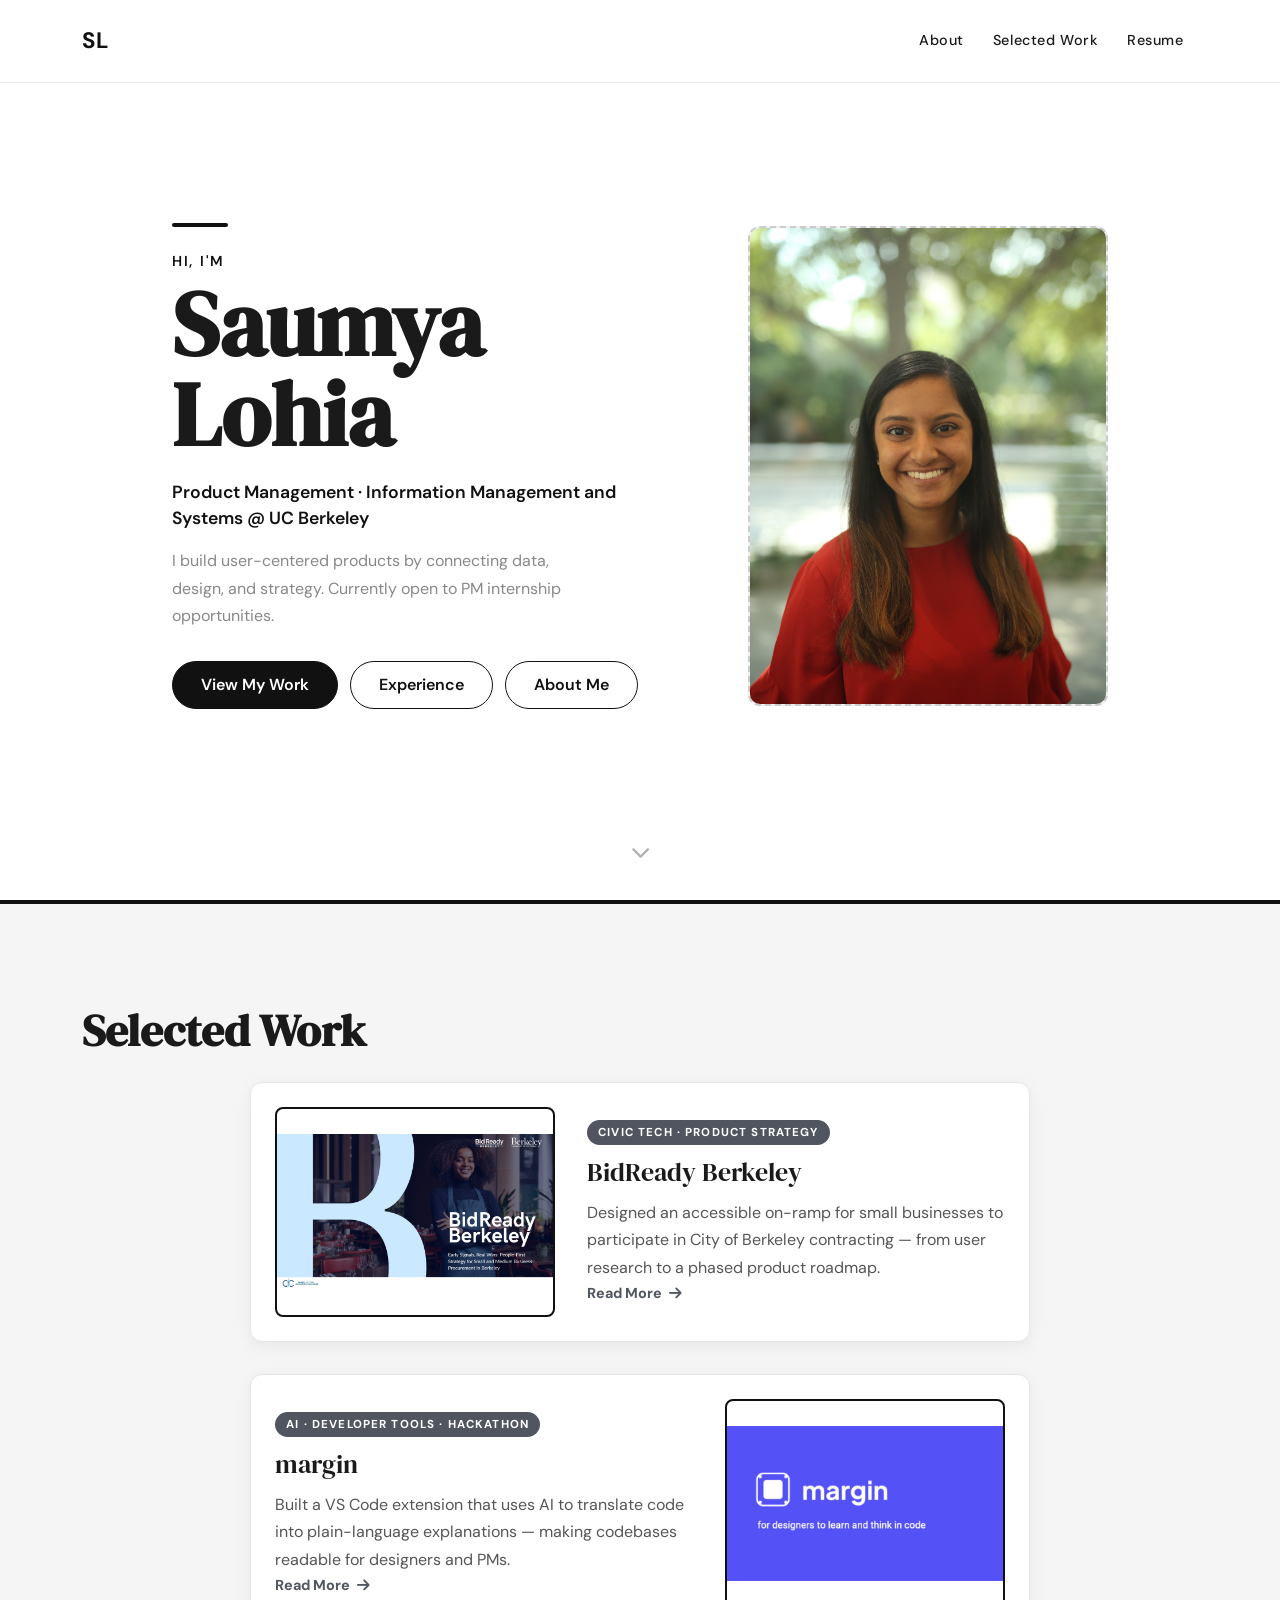
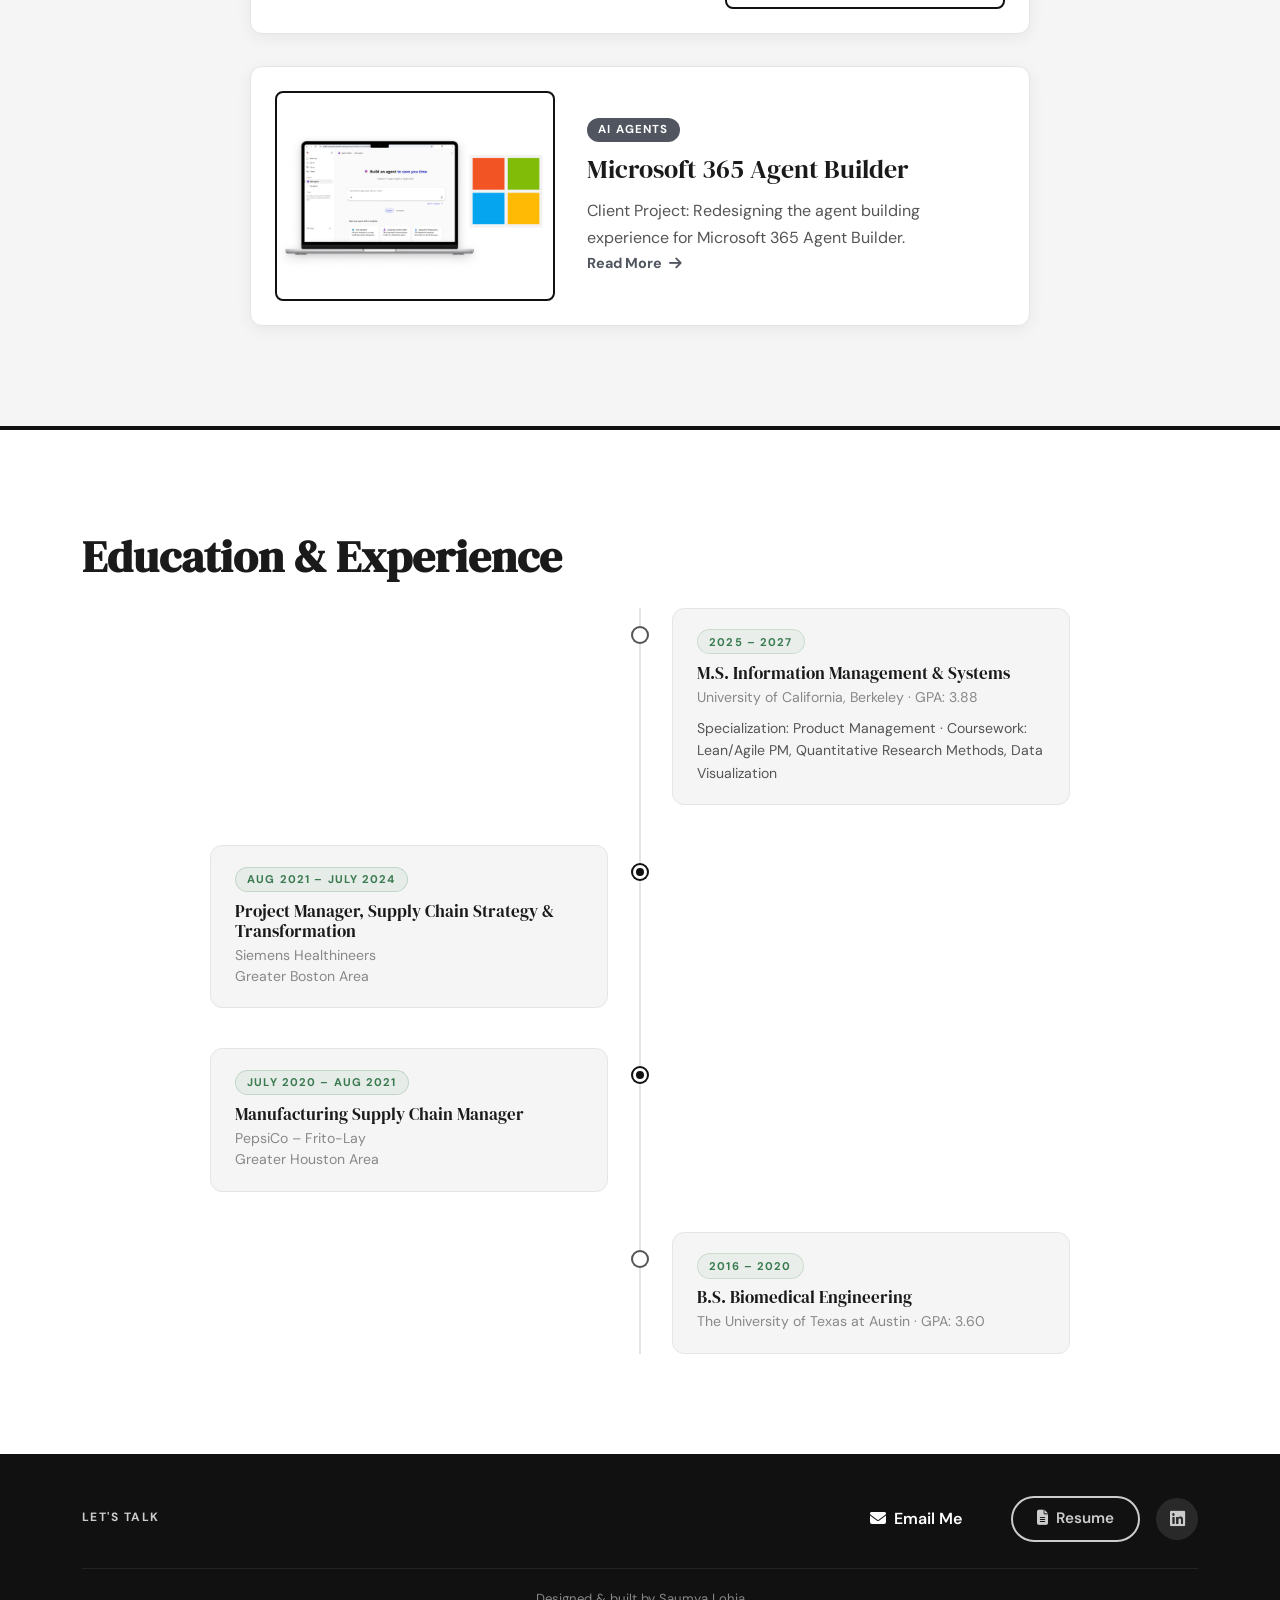
==== commit 663476a1: "updating photos" ====
--- a/index.html
+++ b/index.html
@@ -80,15 +80,12 @@
 
         <div class="cs-stack-item">
           <div class="cs-stack-photo">
-            <div class="cs-stack-photo-placeholder">
-              <i class="fas fa-image"></i>
-              <span>Coming Soon</span>
-            </div>
+            <img src="ms.jpg" alt="ms agent builder screen" class="cs-stack-photo-placeholder" />
           </div>
           <div class="cs-stack-text">
-            <div class="case-tag">0→1 · Growth</div>
-            <h3 class="cs-stack-title">Case Study Title Three</h3>
-            <p>A brief tagline summarizing the project and the impact it had.</p>
+            <div class="case-tag">AI Agents</div>
+            <h3 class="cs-stack-title">Microsoft 365 Agent Builder</h3>
+            <p>Client Project: Redesigning the agent building experience for Microsoft 365 Agent Builder.</p>
             <a href="case-study-3.html" class="case-link">Read More <i class="fas fa-arrow-right ms-1"></i></a>
           </div>
         </div>
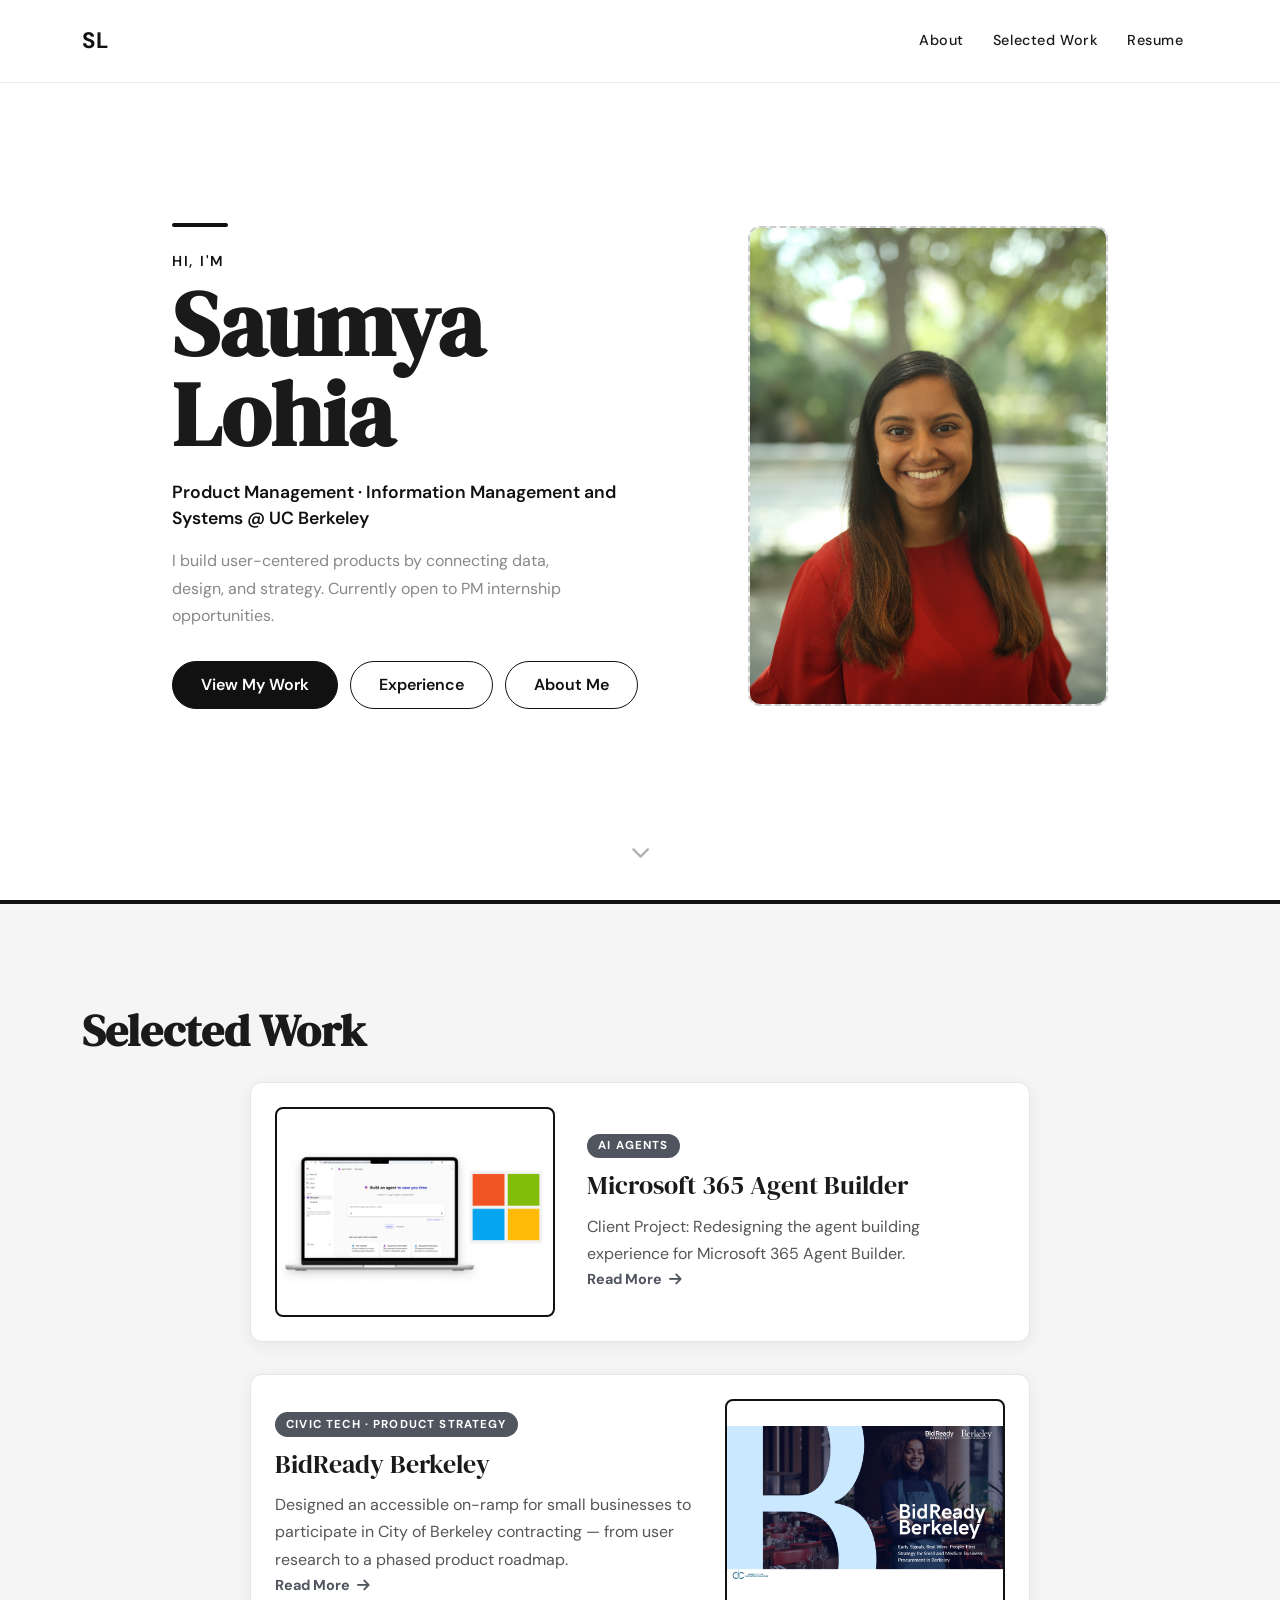
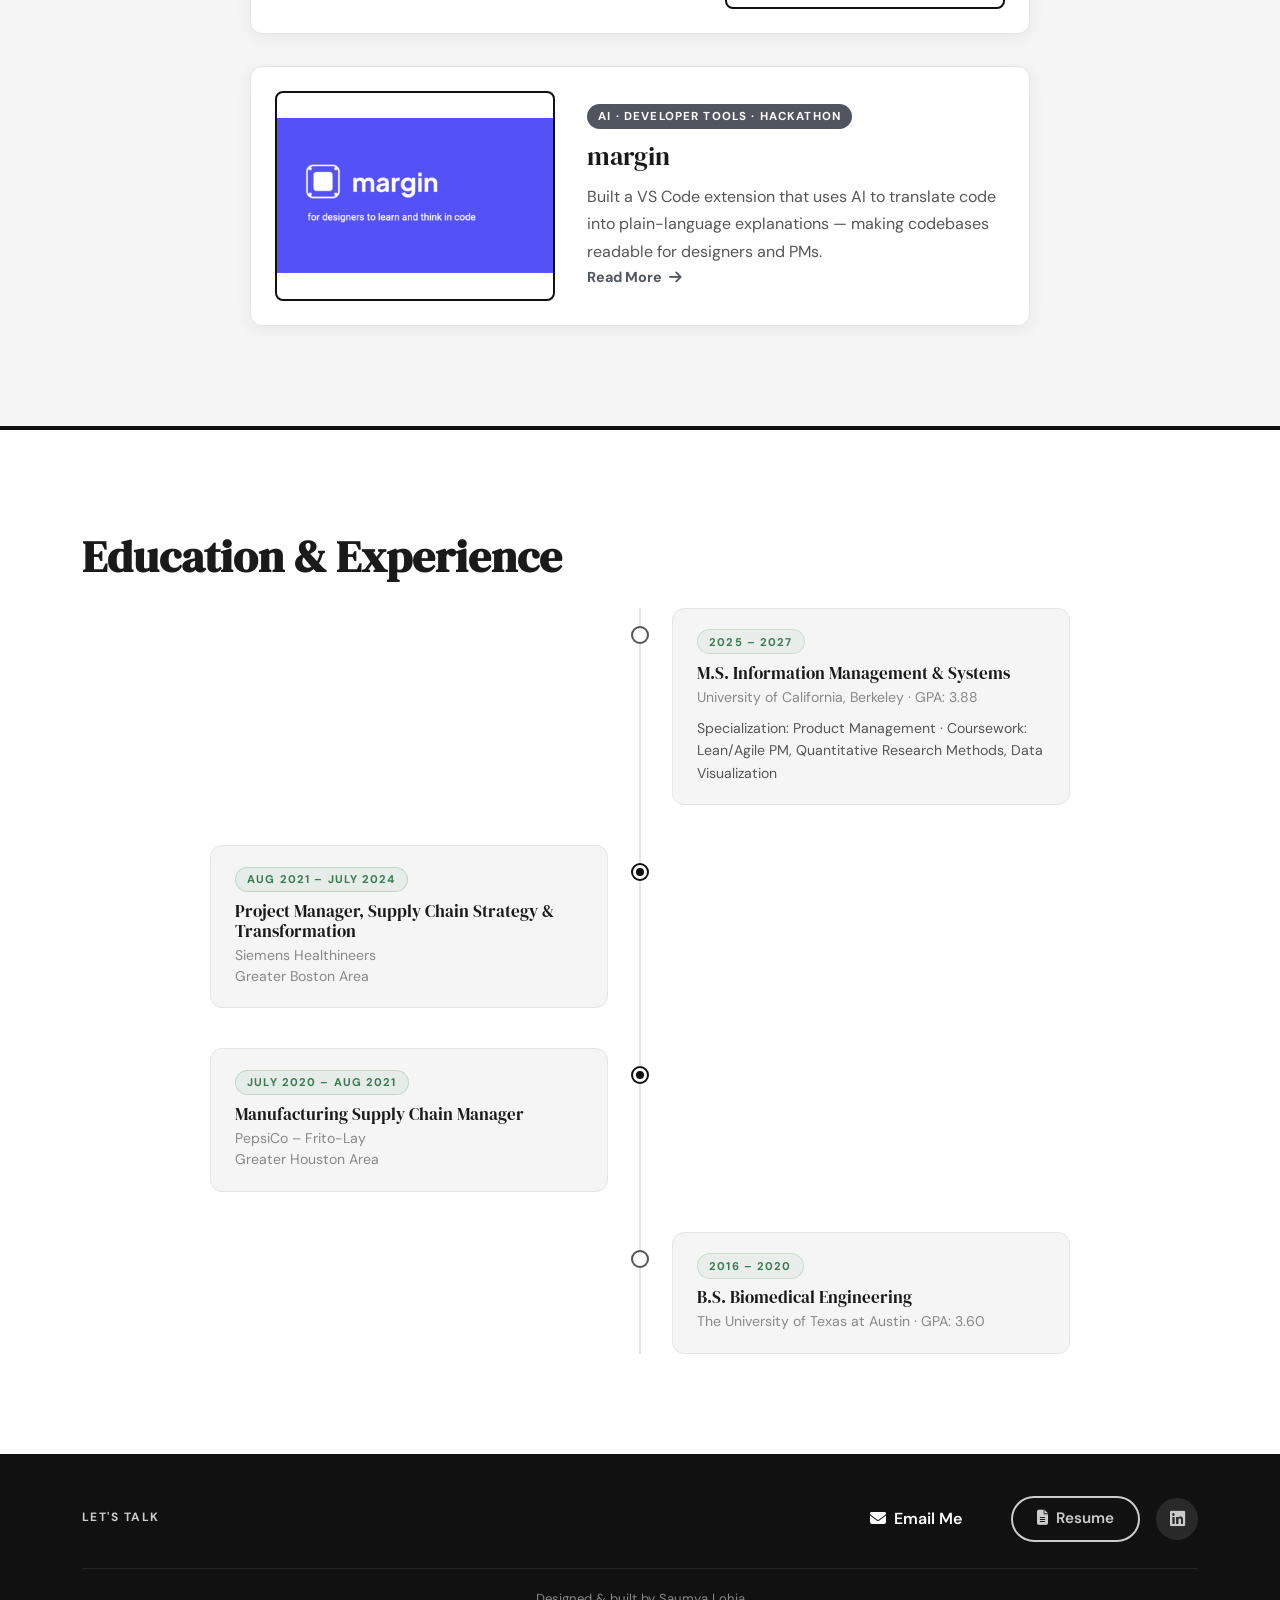
==== commit 29c8db3c: "update stack order" ====
--- a/index.html
+++ b/index.html
@@ -56,6 +56,18 @@
 
         <div class="cs-stack-item">
           <div class="cs-stack-photo">
+            <img src="ms.jpg" alt="ms agent builder screen" class="cs-stack-photo-placeholder" />
+          </div>
+          <div class="cs-stack-text">
+            <div class="case-tag">AI Agents</div>
+            <h3 class="cs-stack-title">Microsoft 365 Agent Builder</h3>
+            <p>Client Project: Redesigning the agent building experience for Microsoft 365 Agent Builder.</p>
+            <a href="case-study-3.html" class="case-link">Read More <i class="fas fa-arrow-right ms-1"></i></a>
+          </div>
+        </div>
+
+        <div class="cs-stack-item cs-stack-item-reverse">
+          <div class="cs-stack-photo">
             <img src="BidReady Header.jpg" alt="BidReady Berkeley" class="cs-stack-photo-placeholder" />
           </div>
           <div class="cs-stack-text">
@@ -66,7 +78,7 @@
           </div>
         </div>
 
-        <div class="cs-stack-item cs-stack-item-reverse">
+        <div class="cs-stack-item">
           <div class="cs-stack-photo">
             <img src="margin-logo.jpg" alt="margin logo" class="cs-stack-photo-placeholder" />
           </div>
@@ -75,18 +87,6 @@
             <h3 class="cs-stack-title">margin</h3>
             <p>Built a VS Code extension that uses AI to translate code into plain-language explanations — making codebases readable for designers and PMs.</p>
             <a href="case-study-2.html" class="case-link">Read More <i class="fas fa-arrow-right ms-1"></i></a>
-          </div>
-        </div>
-
-        <div class="cs-stack-item">
-          <div class="cs-stack-photo">
-            <img src="ms.jpg" alt="ms agent builder screen" class="cs-stack-photo-placeholder" />
-          </div>
-          <div class="cs-stack-text">
-            <div class="case-tag">AI Agents</div>
-            <h3 class="cs-stack-title">Microsoft 365 Agent Builder</h3>
-            <p>Client Project: Redesigning the agent building experience for Microsoft 365 Agent Builder.</p>
-            <a href="case-study-3.html" class="case-link">Read More <i class="fas fa-arrow-right ms-1"></i></a>
           </div>
         </div>
 
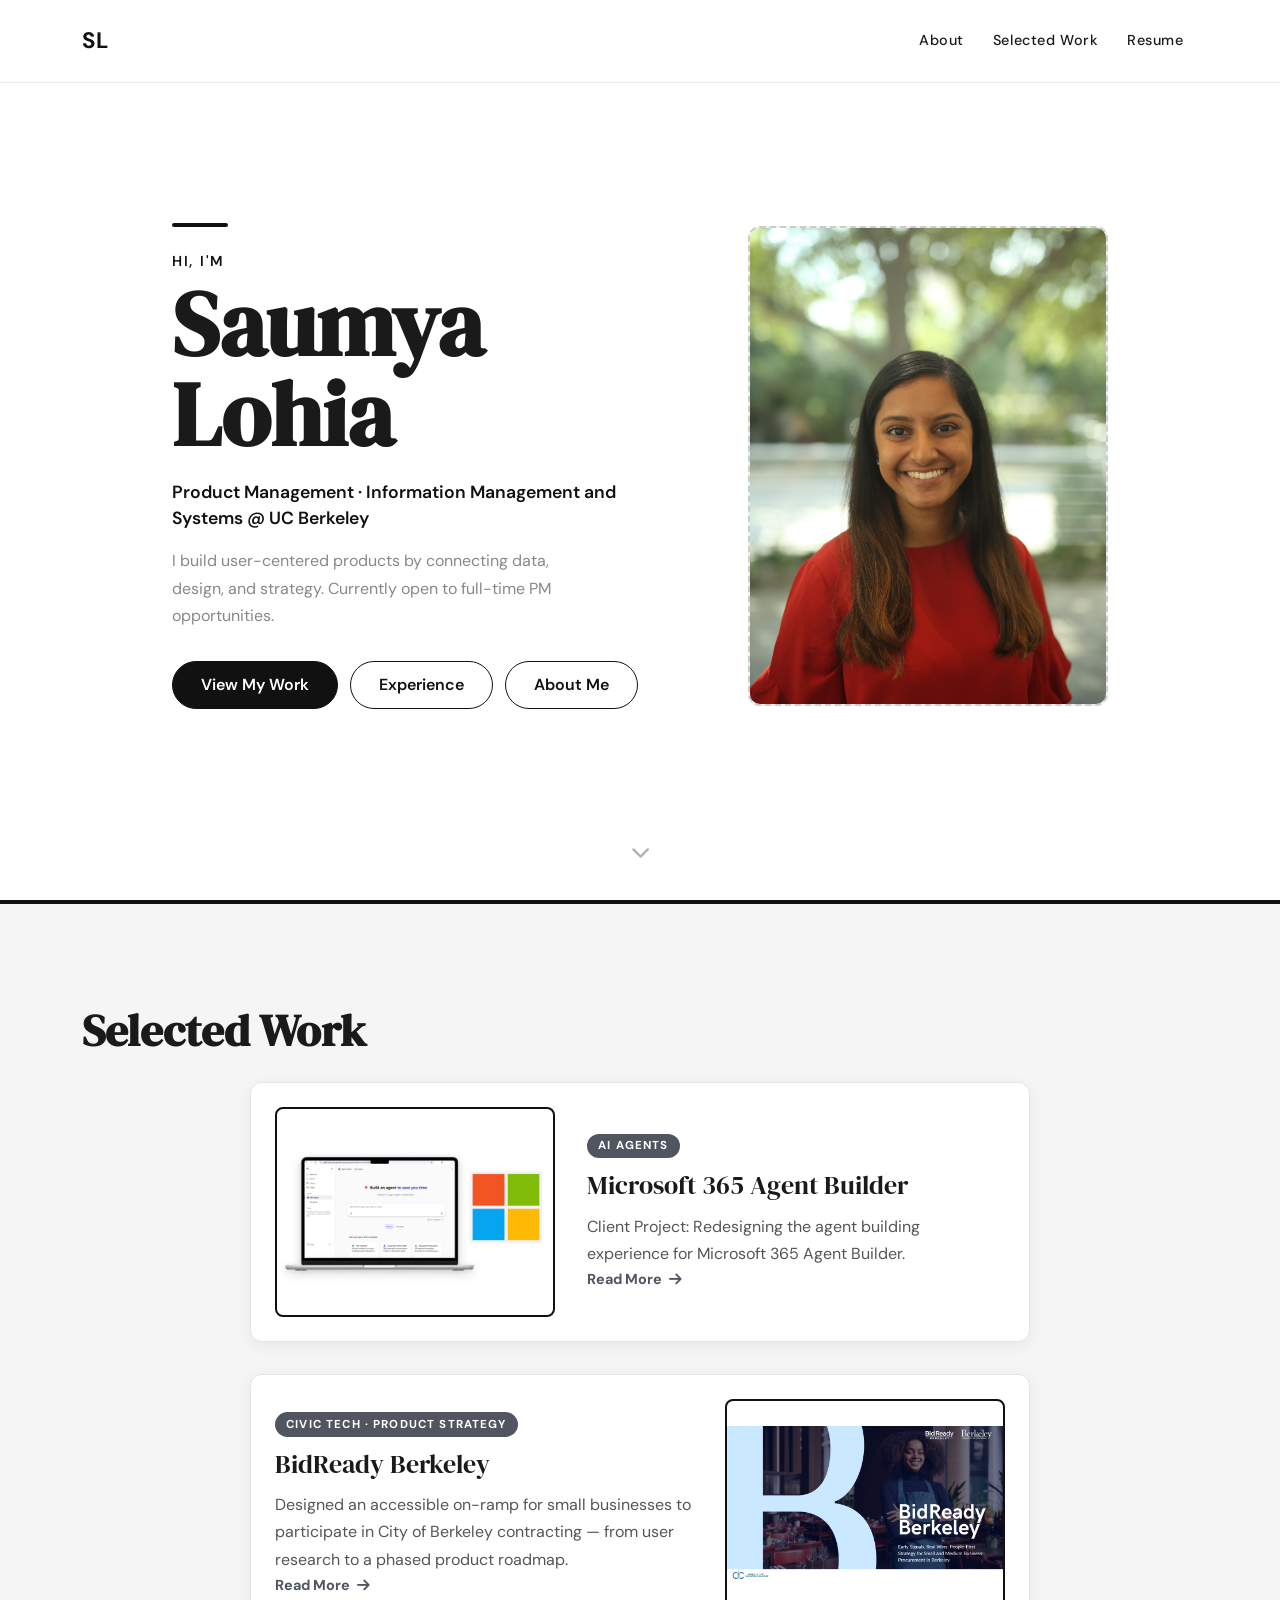
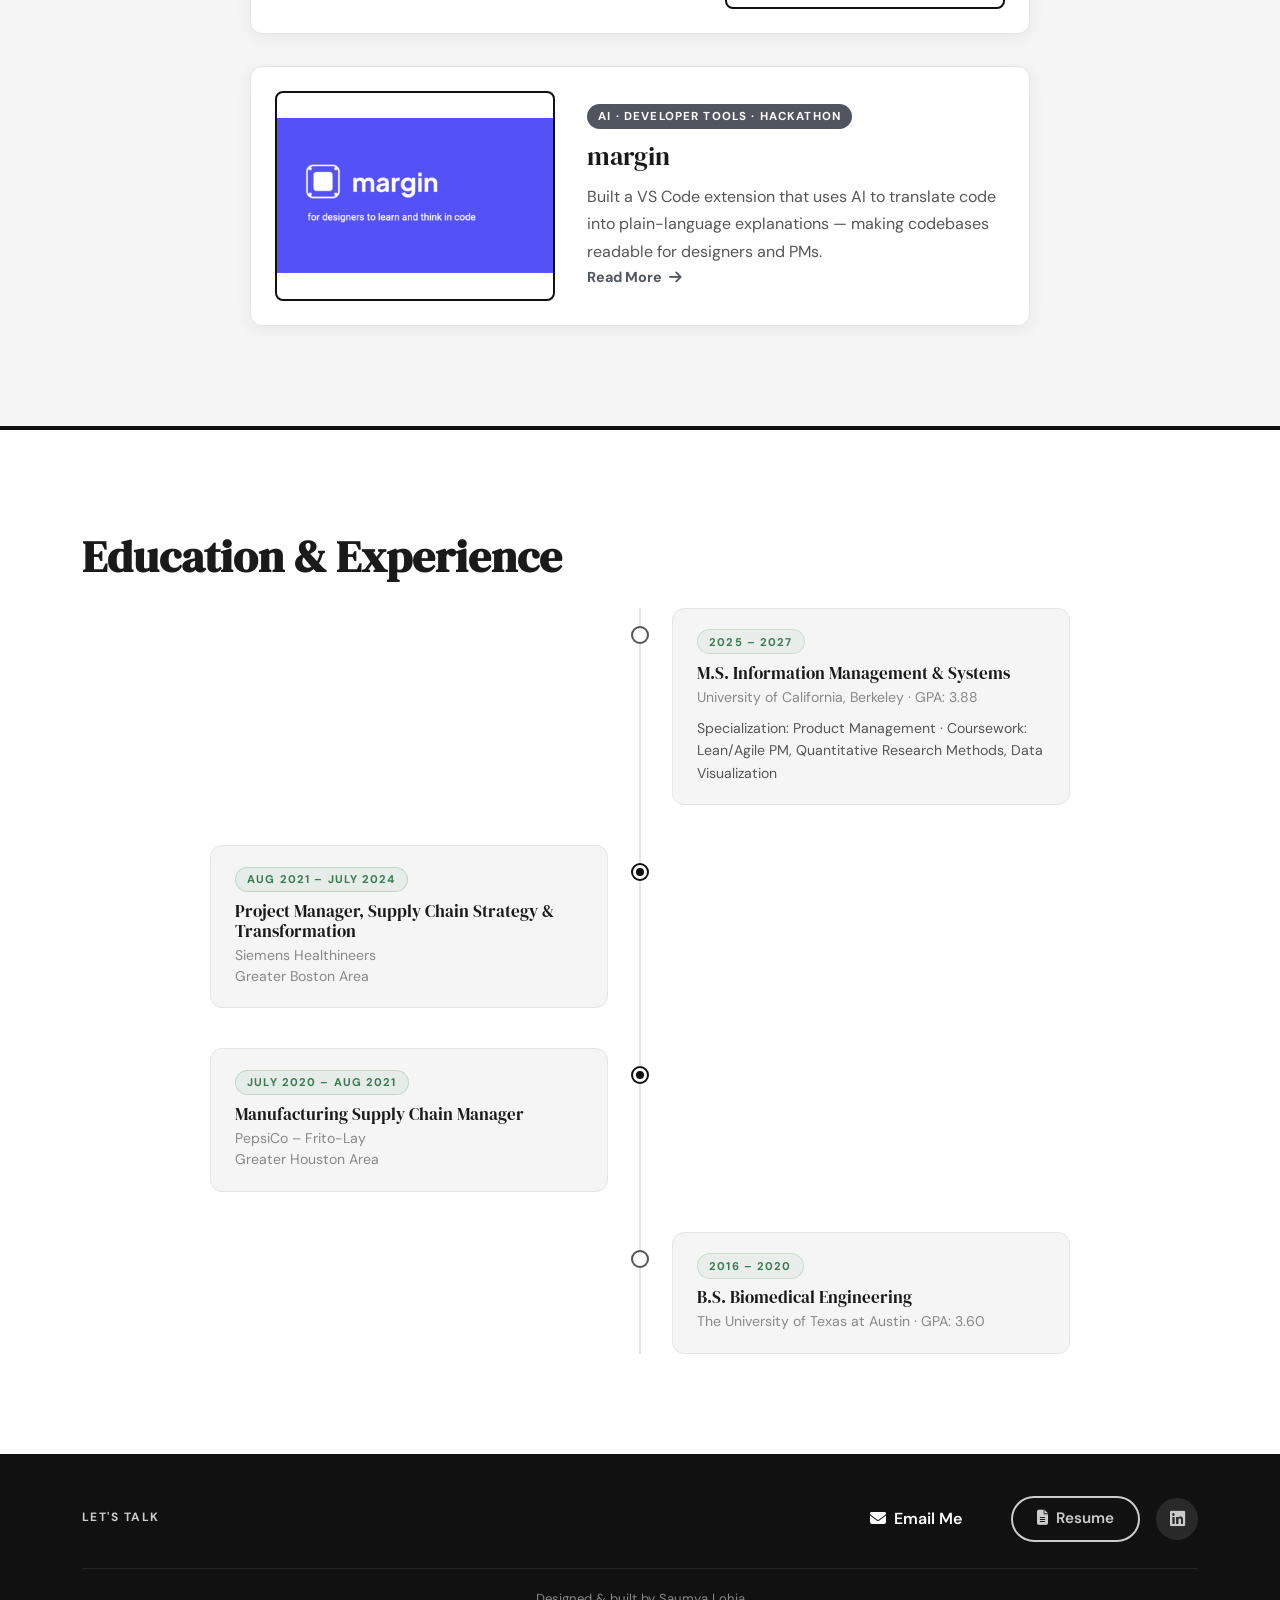
==== commit 5759c98e: "Update index.html updated fulltime" ====
--- a/index.html
+++ b/index.html
@@ -35,7 +35,7 @@
         <p class="hero-eyebrow">Hi, I'm</p>
         <h1 class="hero-a-name">Saumya<br>Lohia</h1>
         <p class="hero-a-subtitle">Product Management · Information Management and Systems @ UC Berkeley</p>
-        <p class="hero-a-desc">I build user-centered products by connecting data, design, and strategy. Currently open to PM internship opportunities.</p>
+        <p class="hero-a-desc">I build user-centered products by connecting data, design, and strategy. Currently open to full-time PM opportunities.</p>
         <div class="hero-cta">
           <a href="#case-studies" class="btn btn-primary">View My Work</a>
           <a href="#experience" class="btn btn-outline-primary">Experience</a>
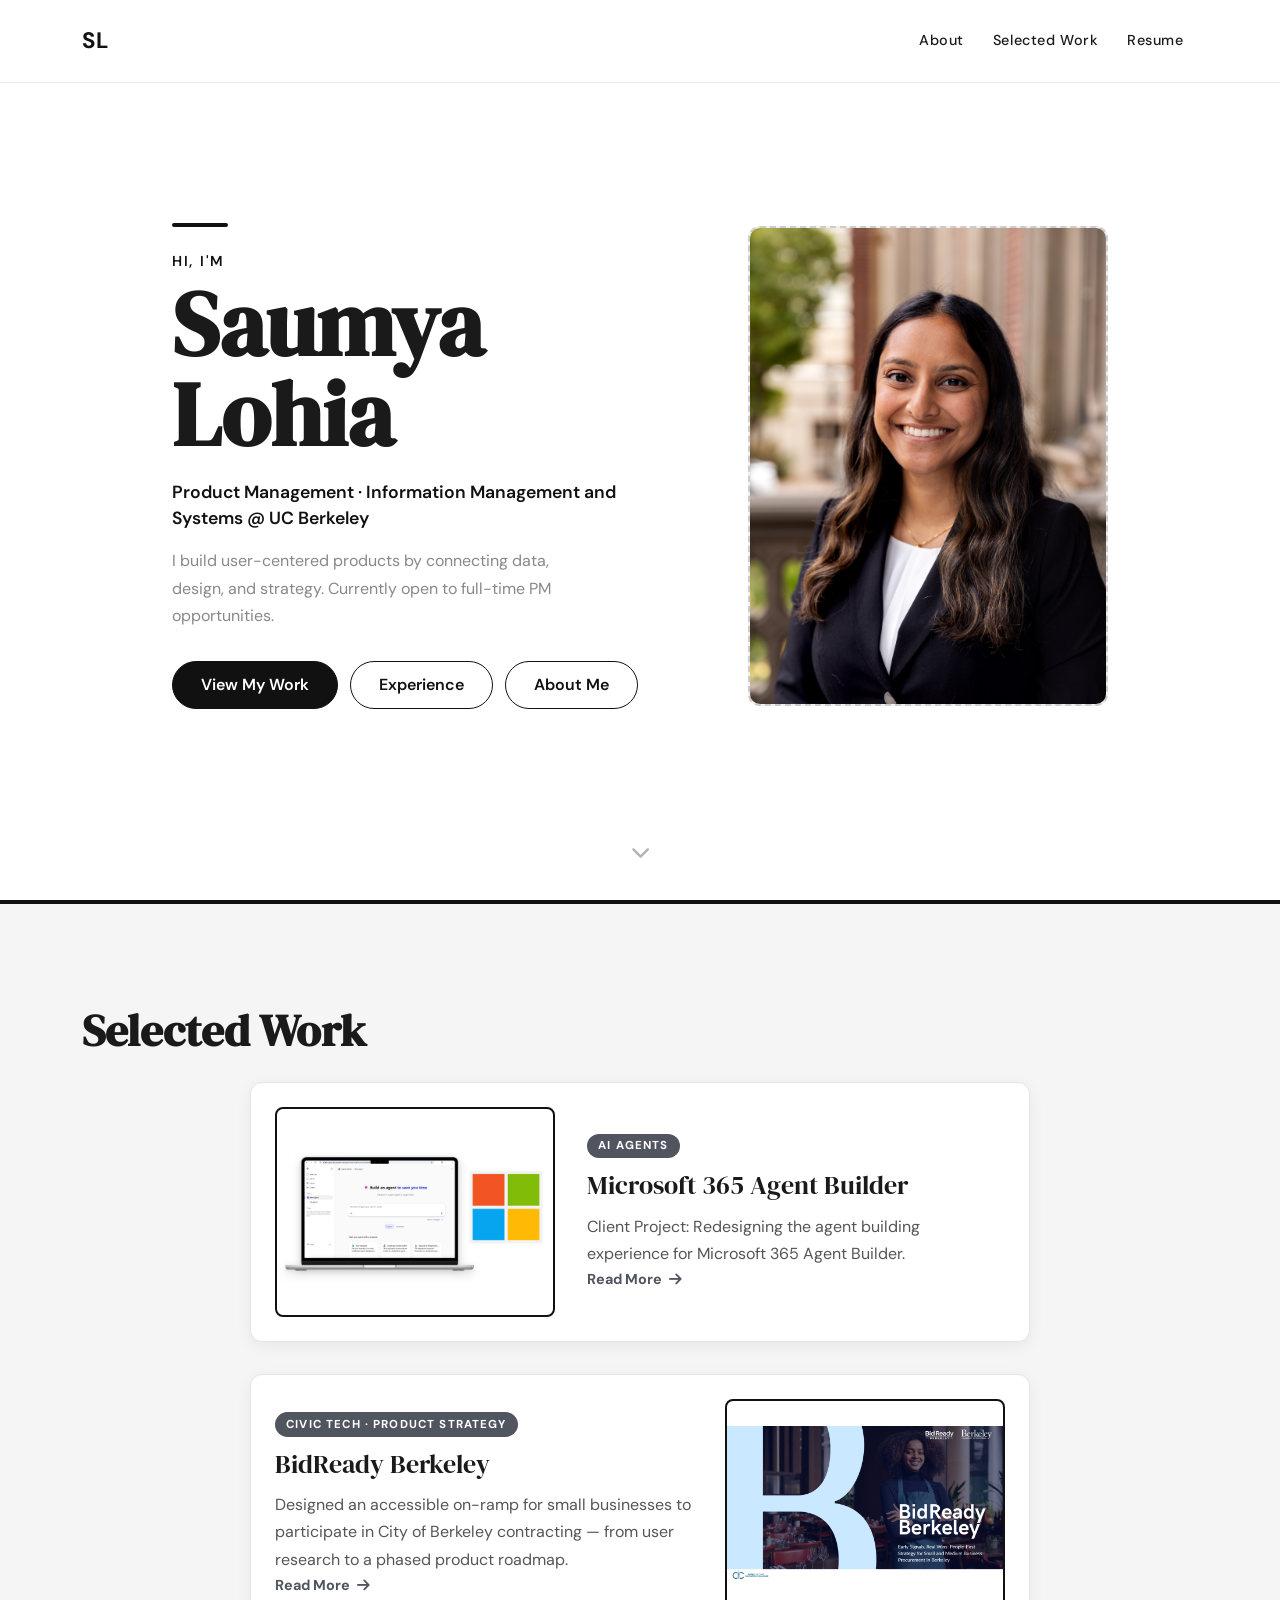
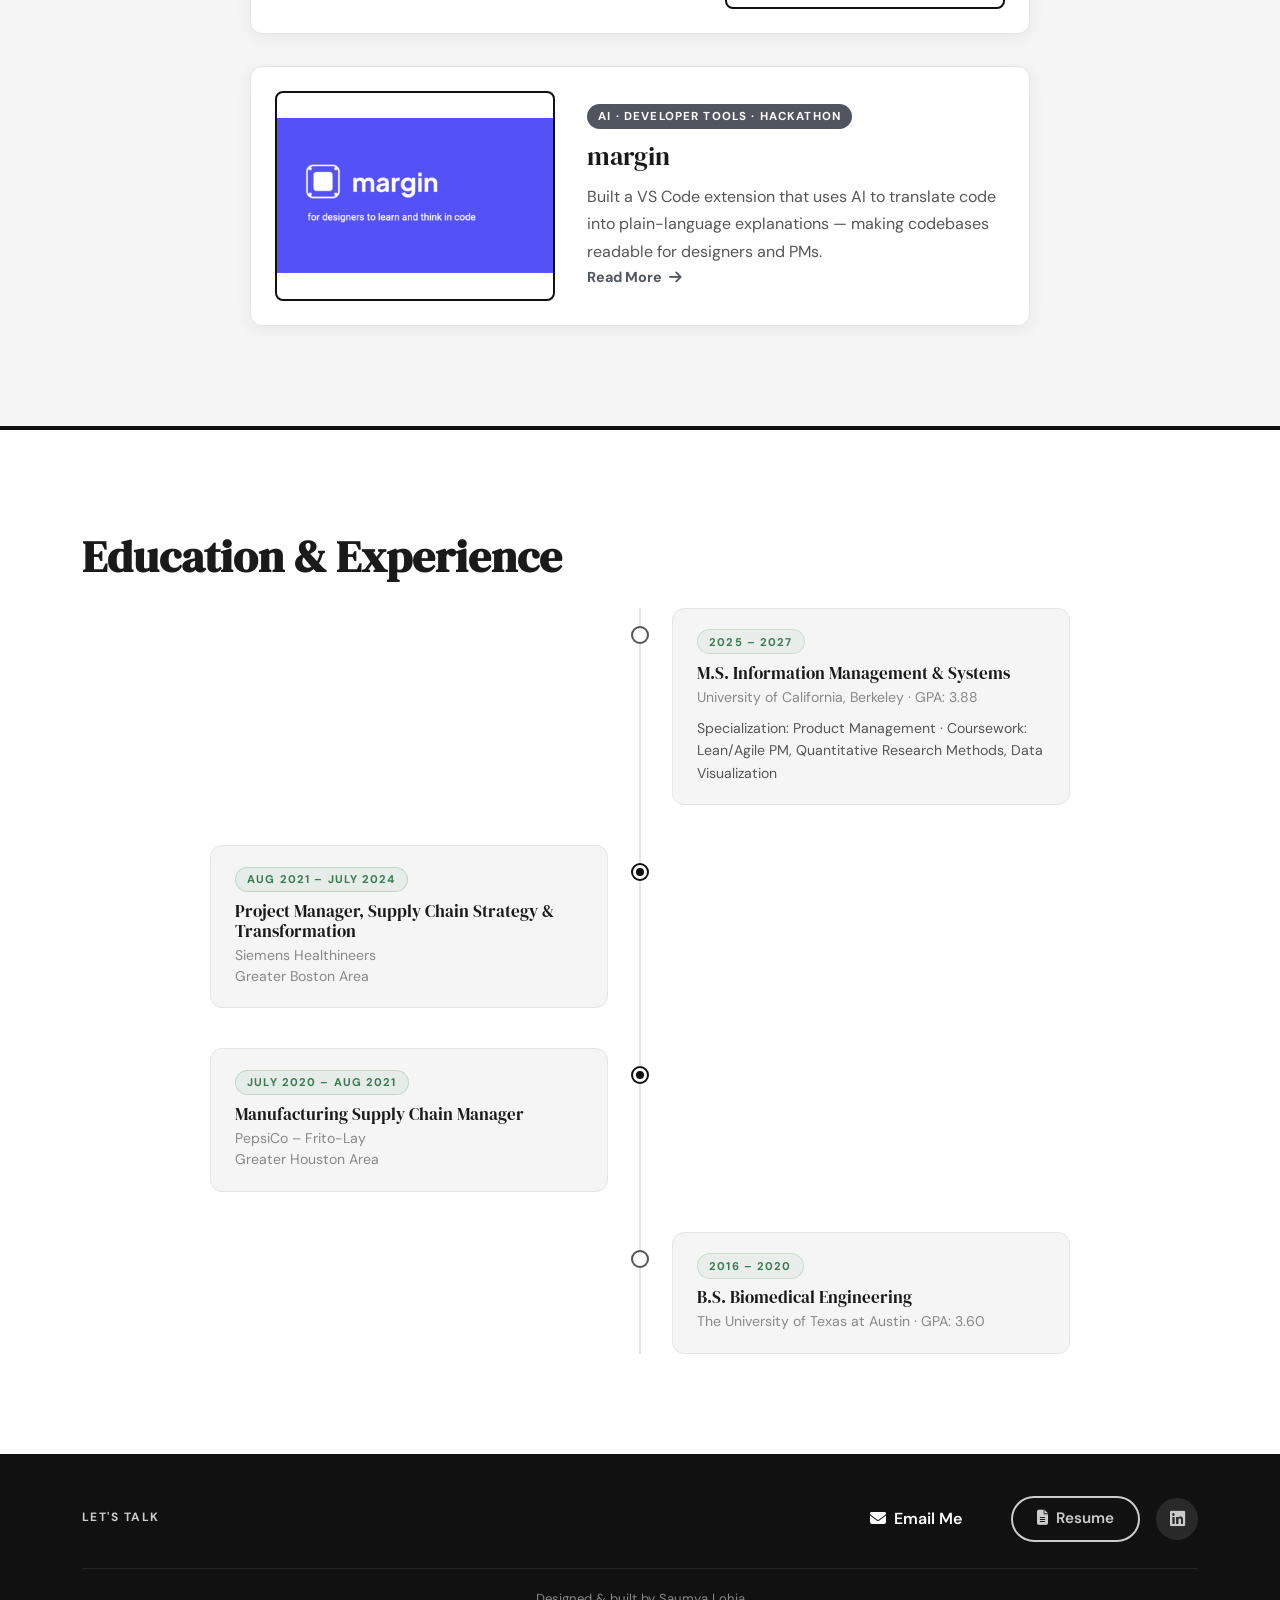
==== commit d40f6b98: "update headshot" ====
--- a/index.html
+++ b/index.html
@@ -43,7 +43,7 @@
         </div>
       </div>
       <div class="hero-a-photo">
-        <img src="photo.jpg" alt="Saumya Lohia" class="hero-a-photo-placeholder" style="object-fit: cover;" />
+        <img src="headshot.jpg" alt="Saumya Lohia" class="hero-a-photo-placeholder" style="object-fit: cover;" />
     </div>
     <div class="hero-scroll-hint"><a href="#case-studies"><i class="fas fa-chevron-down"></i></a></div>
   </section>
